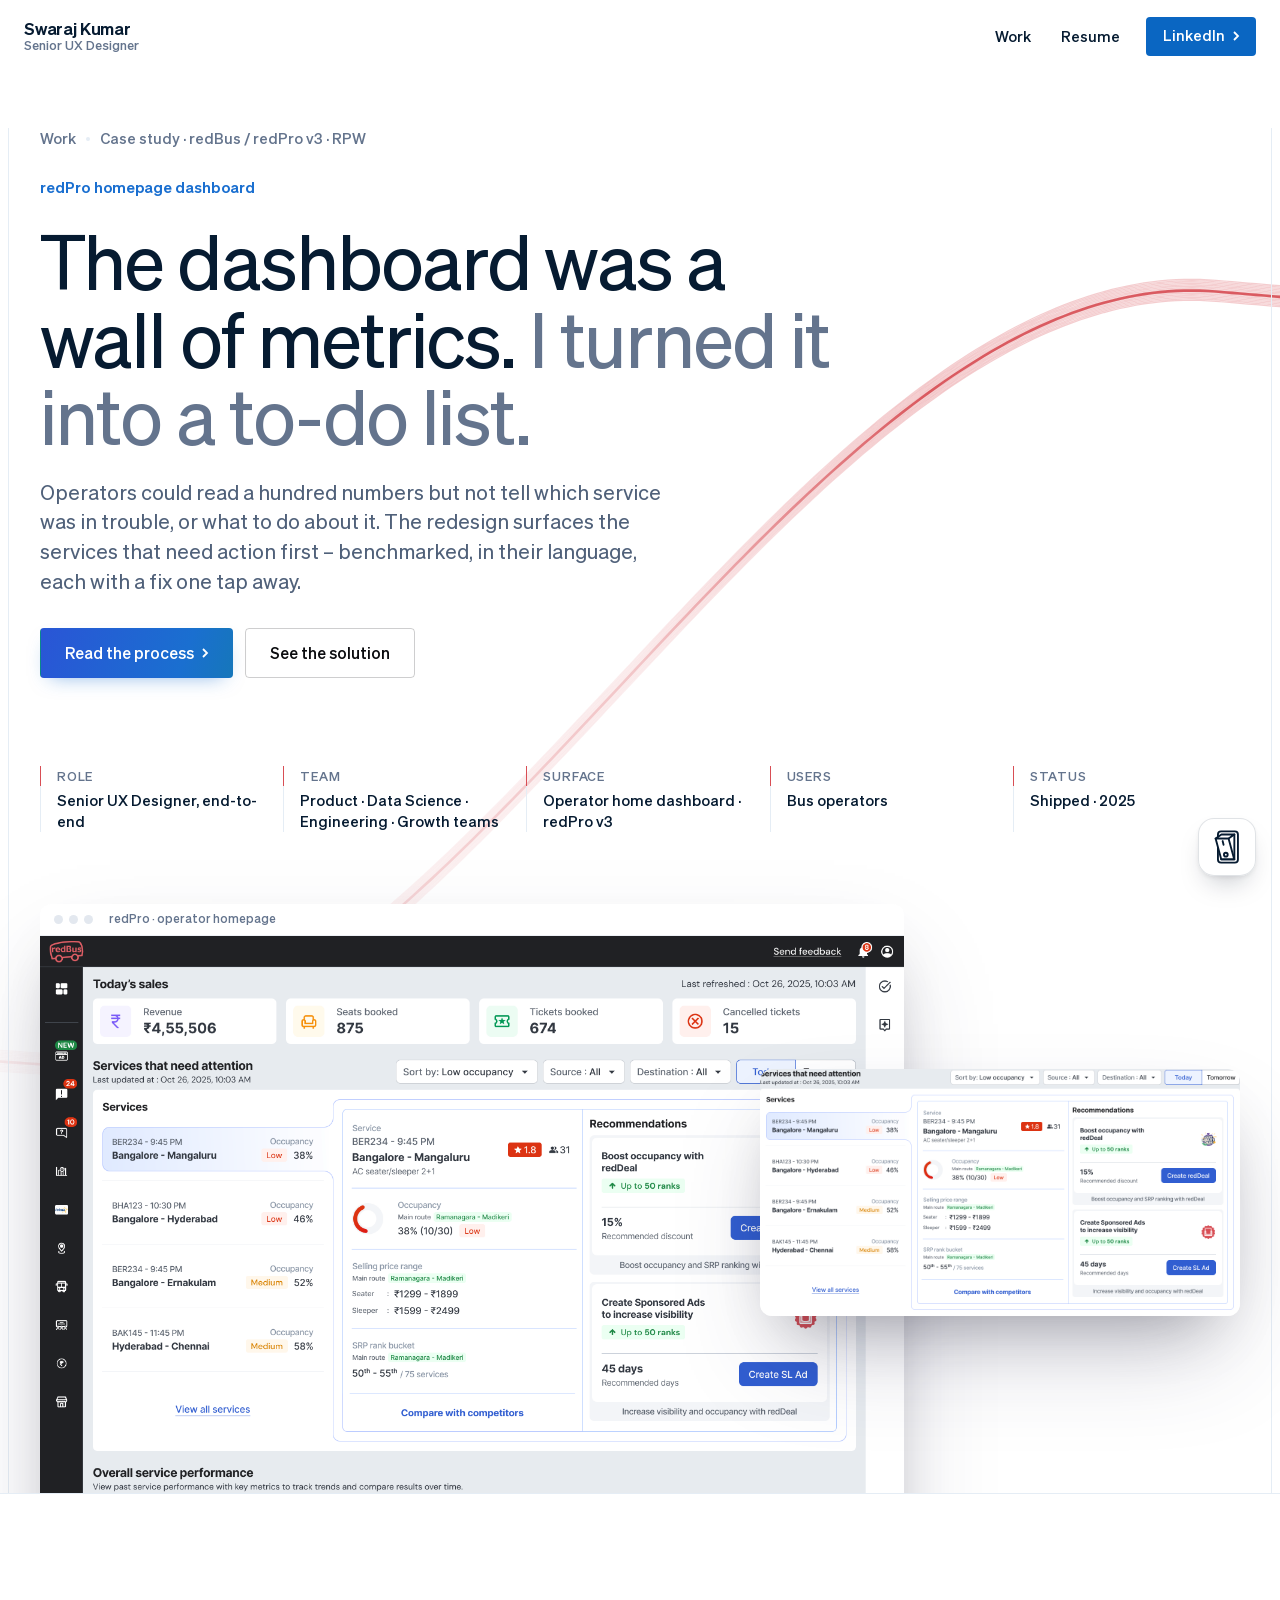
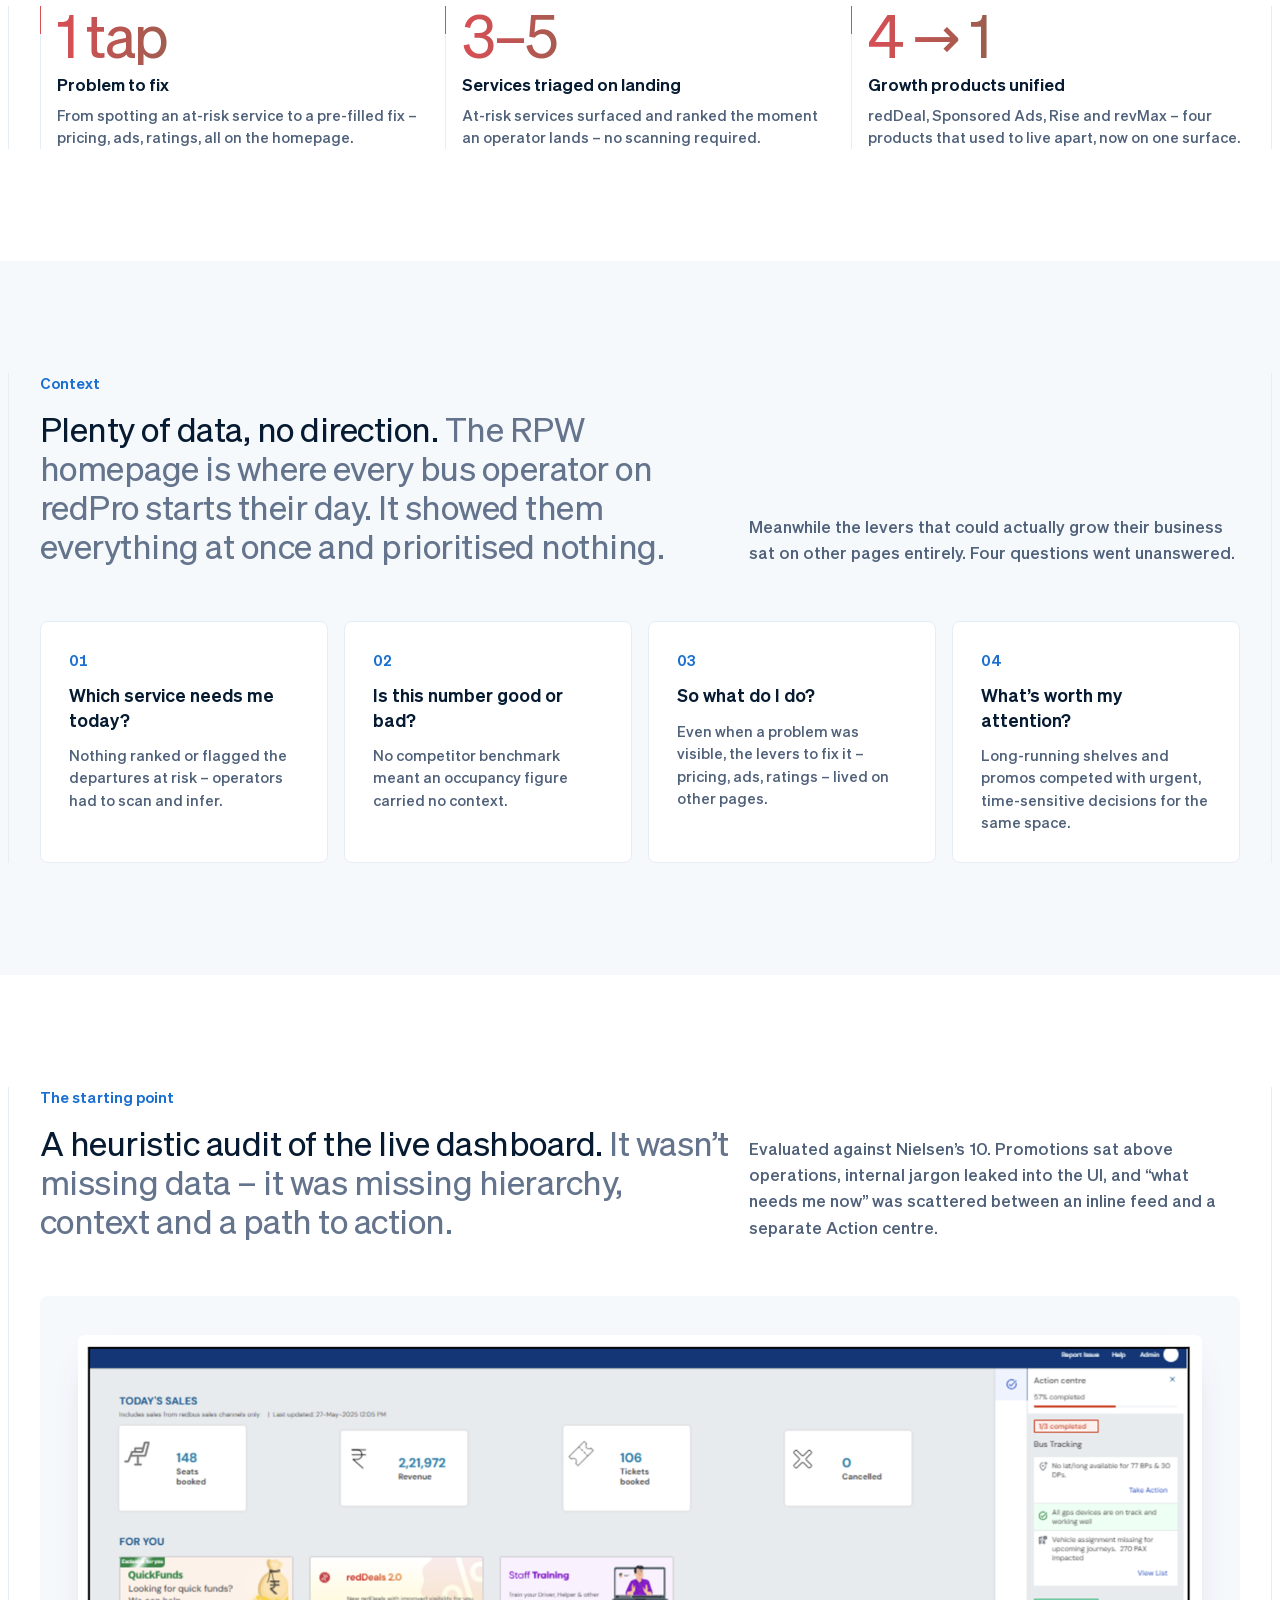
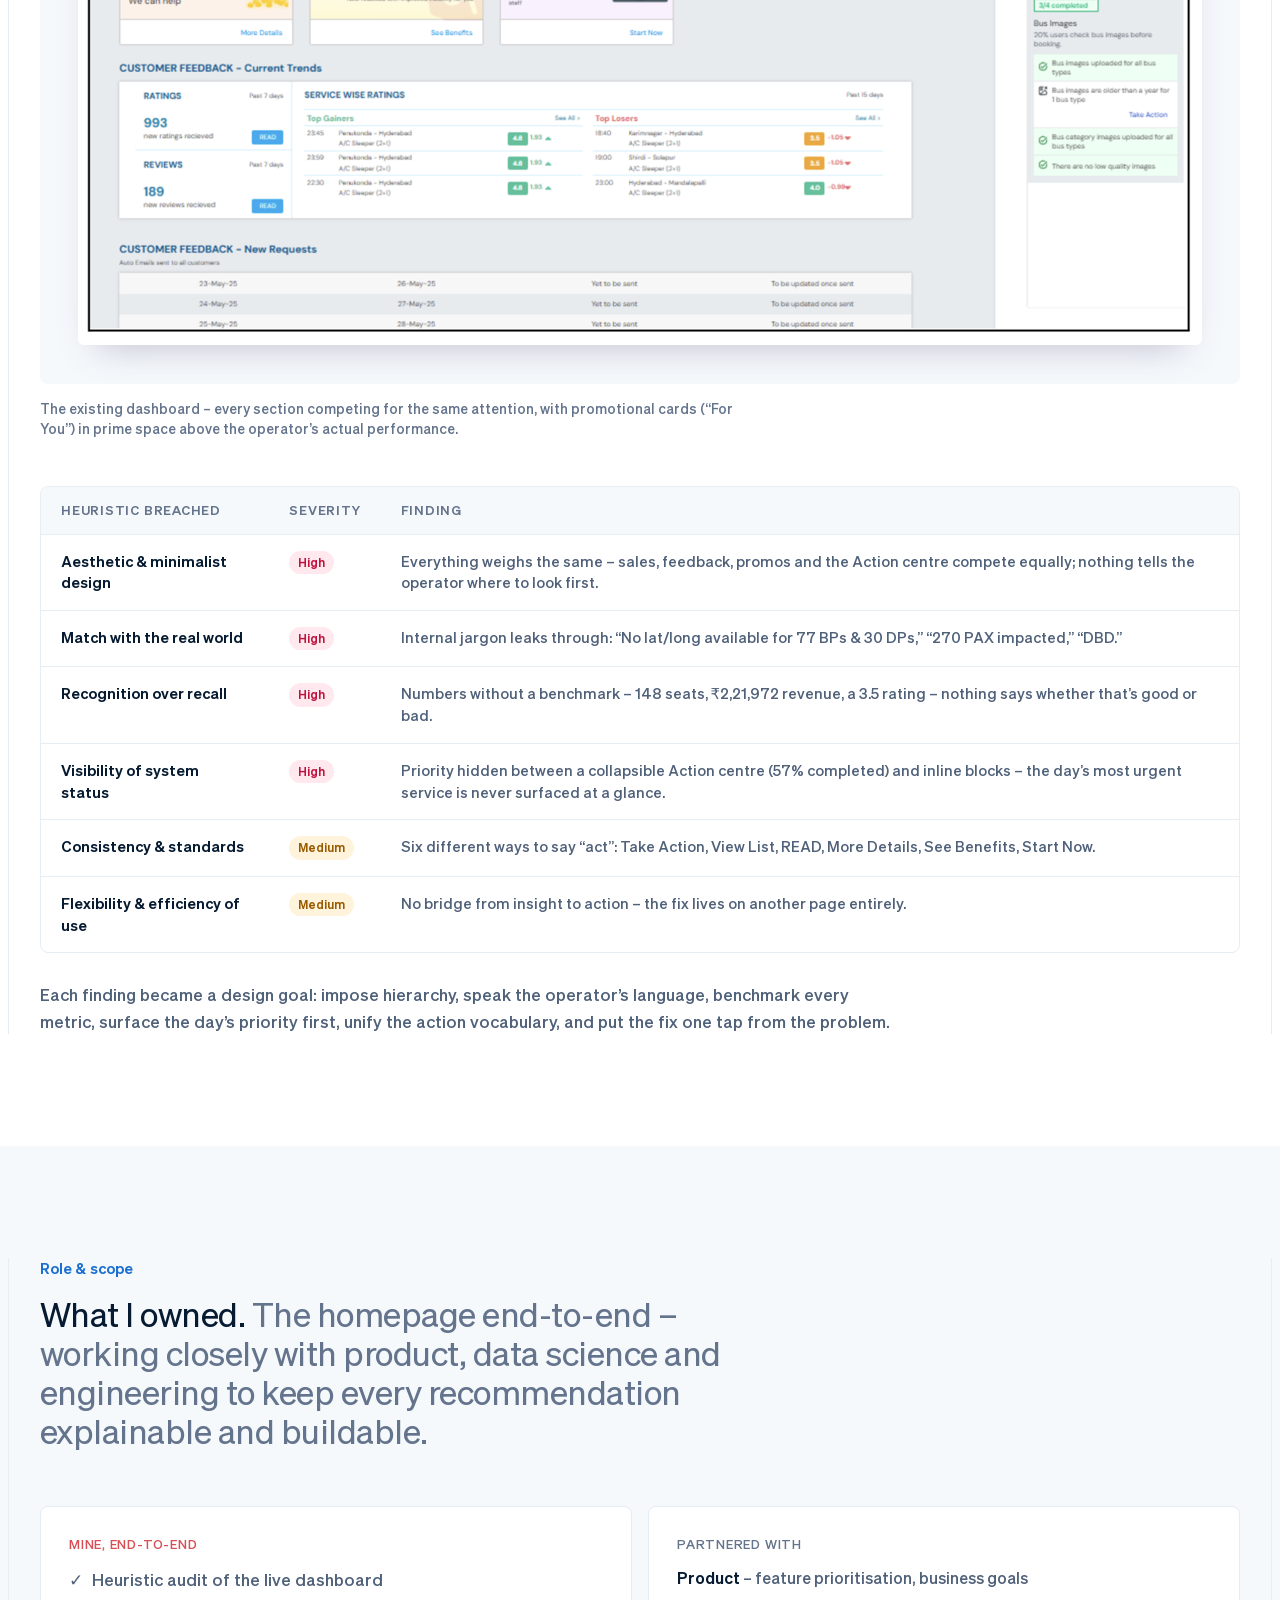
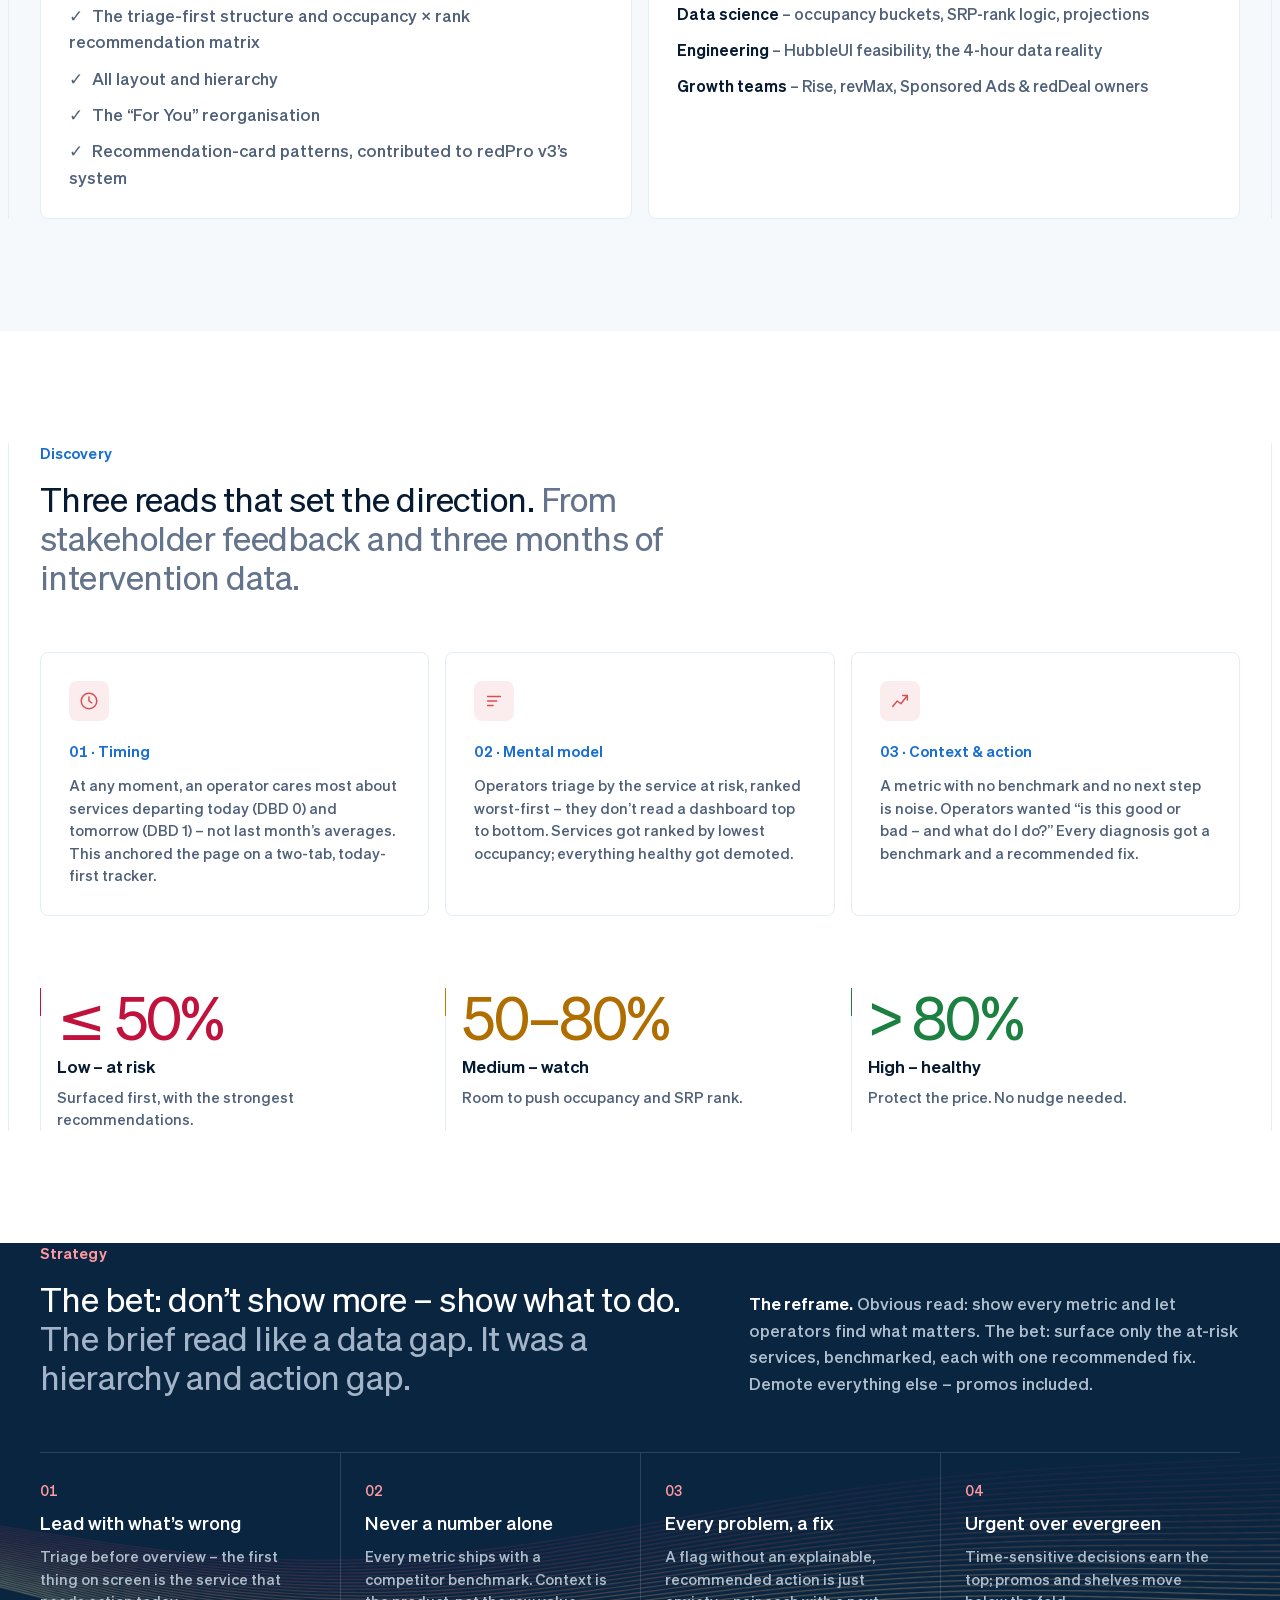
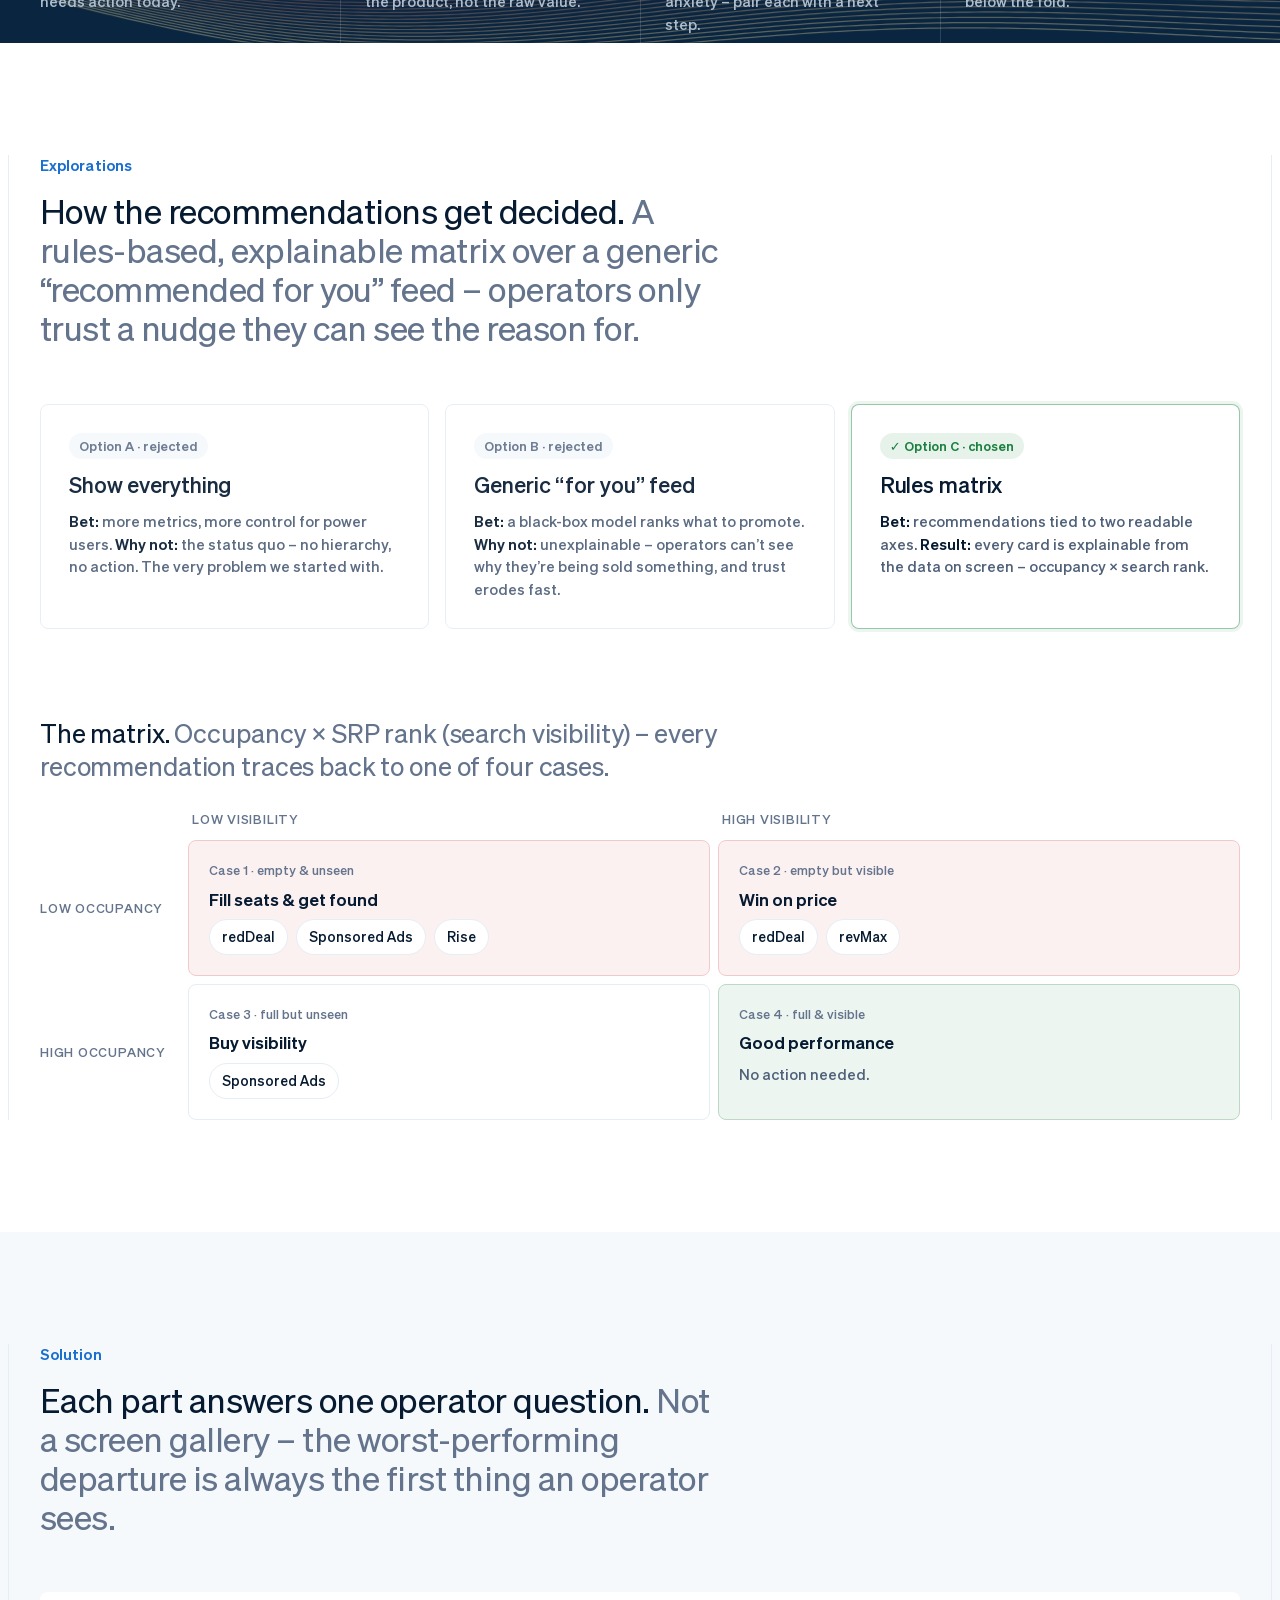
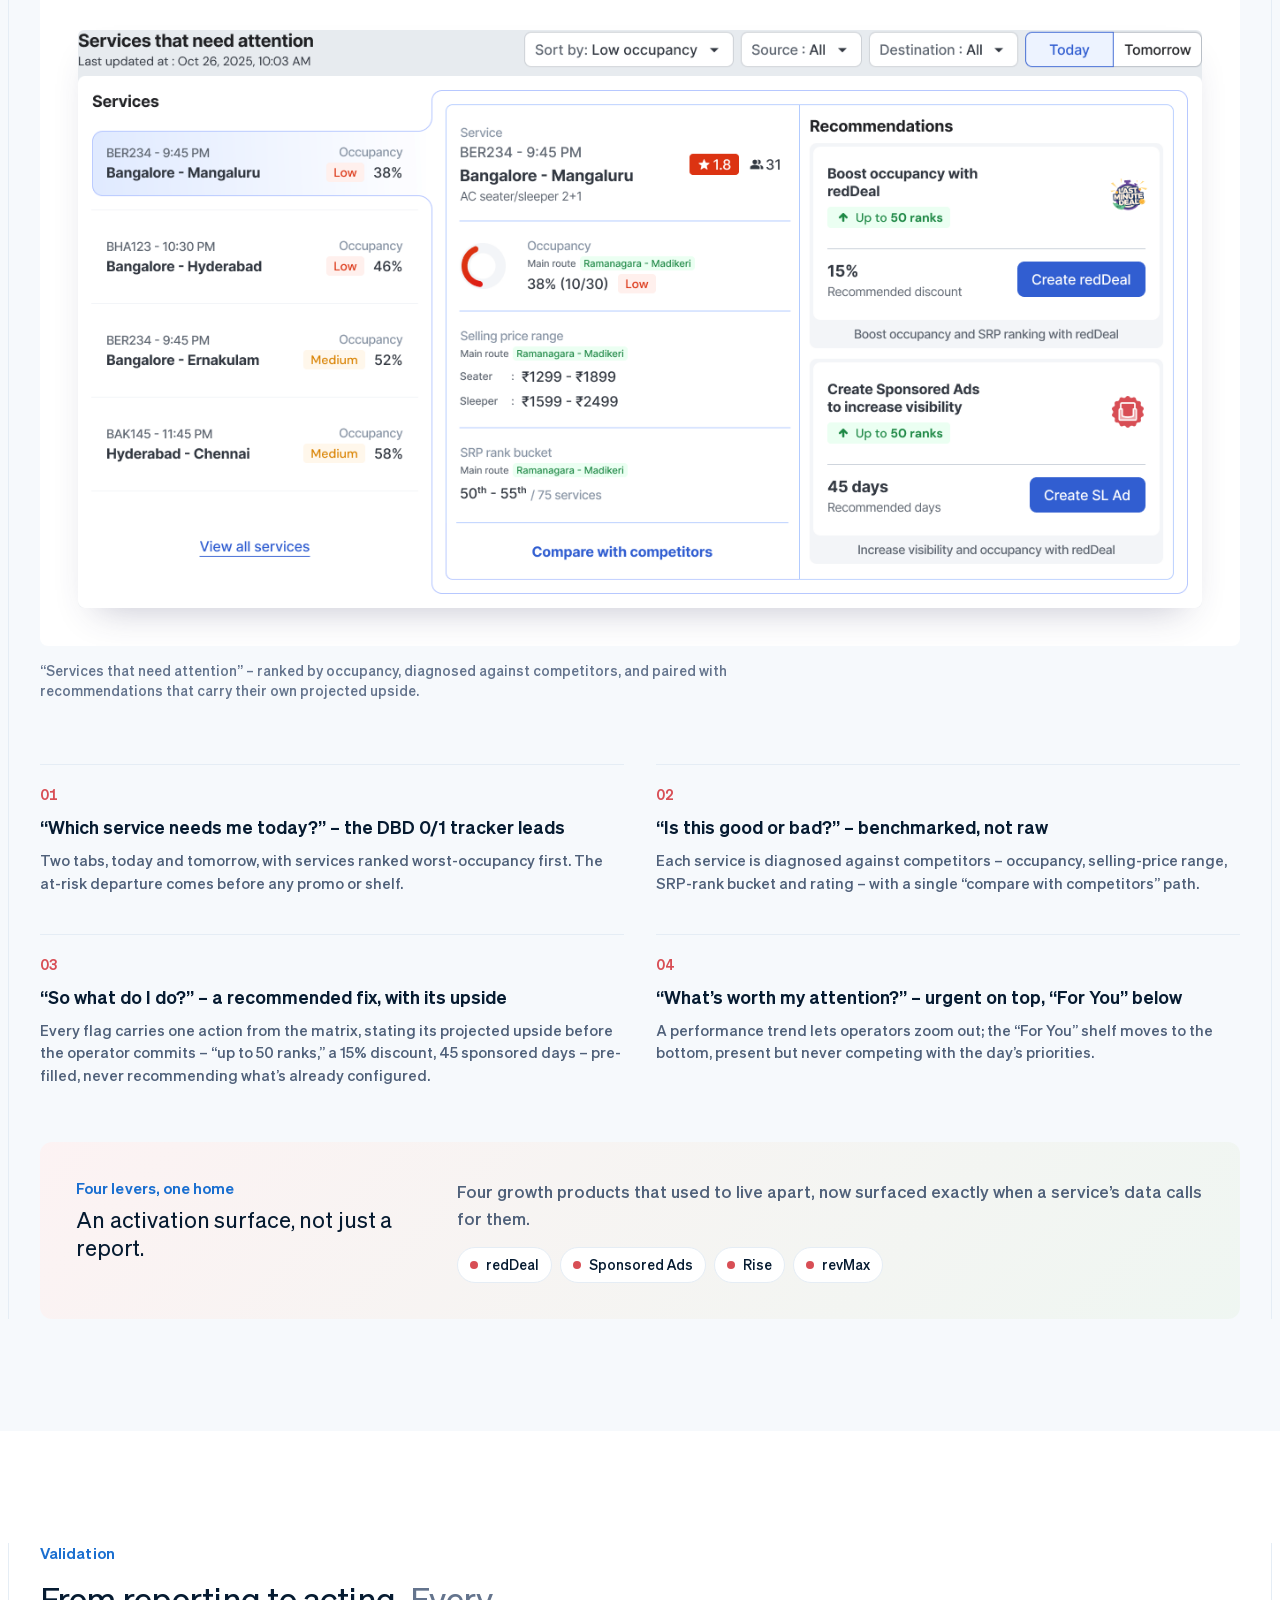
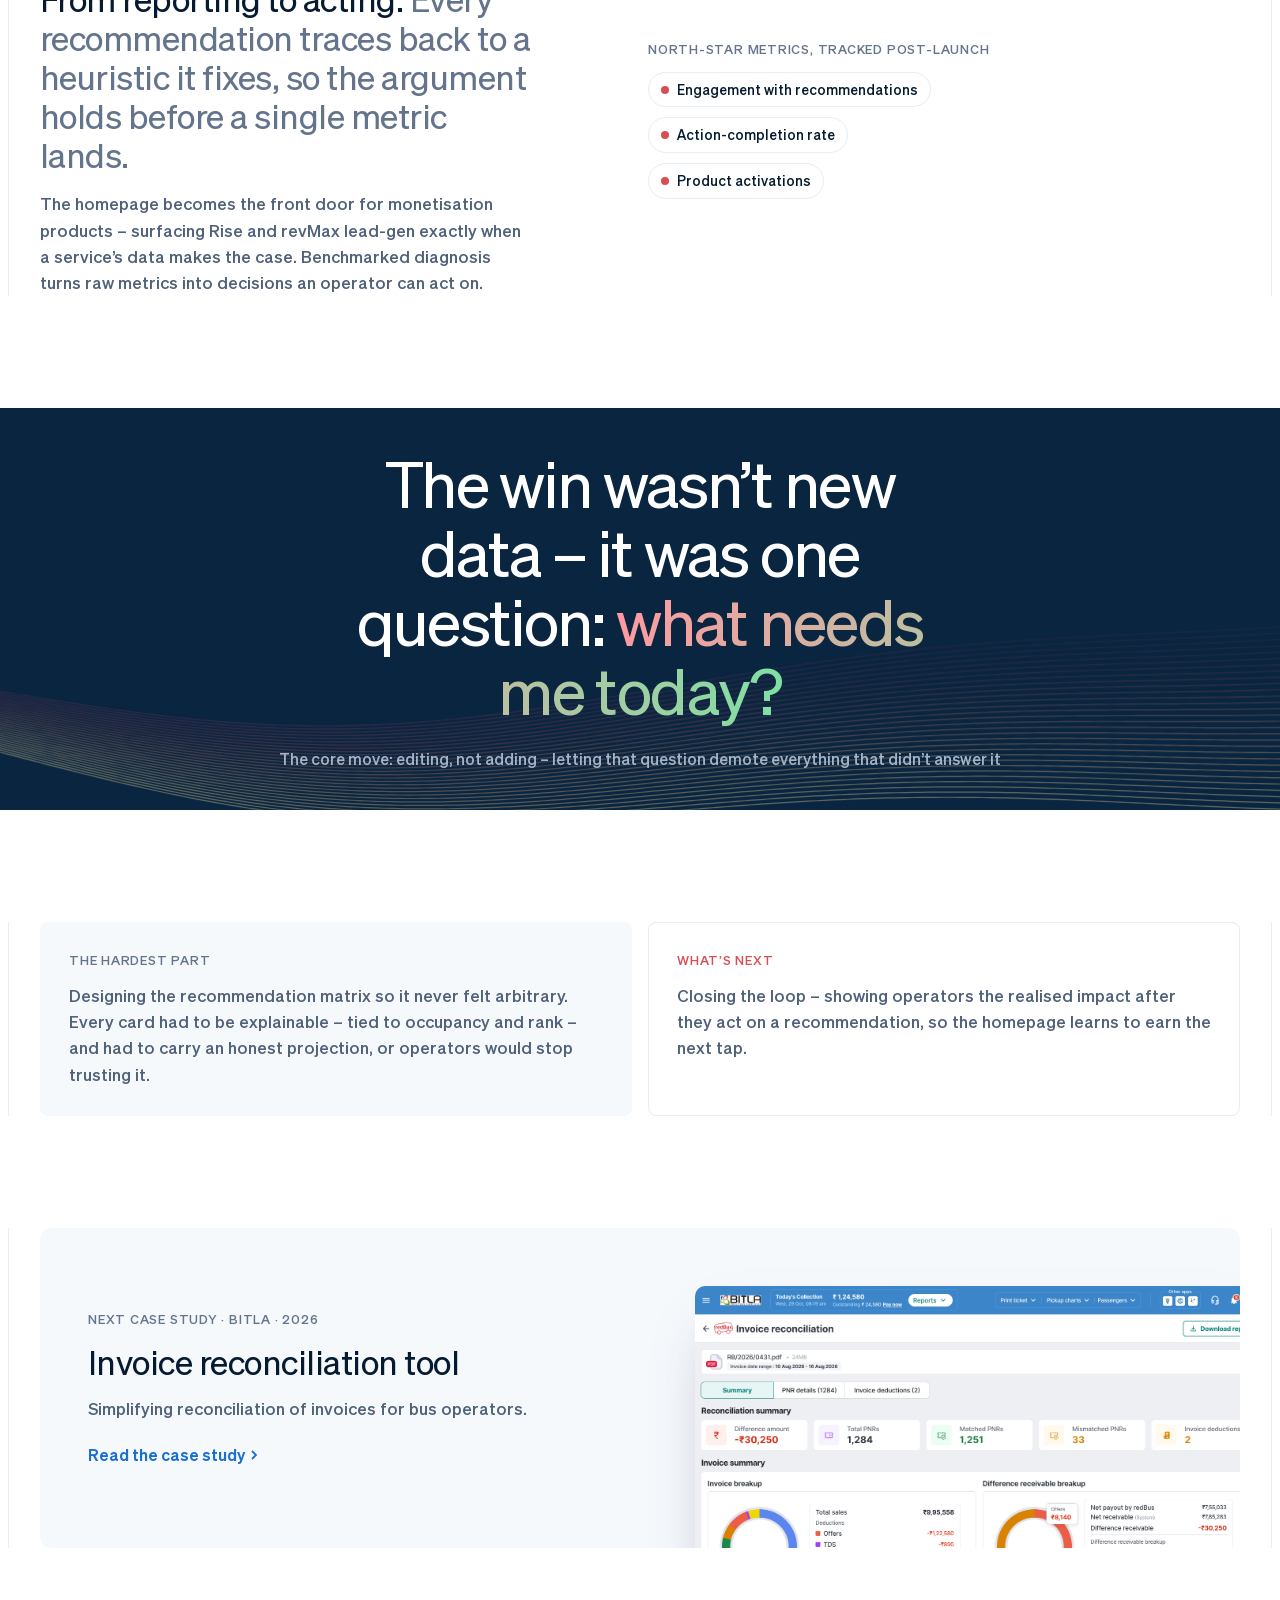
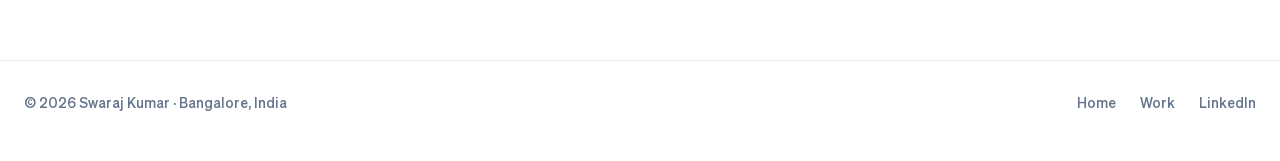
==== case-studies/redpro-homepage.html @ 66f88b2f "Replace site with the redesigned portfolio New home page, three case studies (invoice reconciliation" ====
<!DOCTYPE html>
<html lang="en">
<head>
<meta charset="utf-8">
<script>/* theme before first paint: saved choice, else the system setting */(()=>{let t;try{t=localStorage.getItem('theme')}catch(e){}if(t!=='dark'&&t!=='light')t=matchMedia('(prefers-color-scheme: dark)').matches?'dark':'light';document.documentElement.dataset.theme=t})()</script>
<meta name="viewport" content="width=device-width, initial-scale=1">
<link rel="icon" href="../assets/favicon.svg" type="image/svg+xml">
<link rel="icon" href="../assets/favicon-32.png" sizes="32x32" type="image/png">
<link rel="icon" href="../assets/favicon-16.png" sizes="16x16" type="image/png">
<link rel="apple-touch-icon" href="../assets/apple-touch-icon.png">
<meta name="theme-color" content="#ffffff" media="(prefers-color-scheme: light)">
<meta name="theme-color" content="#0b0c0f" media="(prefers-color-scheme: dark)">
<title>redPro homepage dashboard — Swaraj Kumar</title>
<meta name="description" content="Case study: turning redPro's wall-of-metrics operator dashboard into a triage-first homepage that tells bus operators what to do next.">
<link rel="preload" href="../assets/sohne-var.woff2" as="font" type="font/woff2" crossorigin>
<link rel="stylesheet" href="case.css">
<!-- project colours: redBus red, and a healthy-occupancy green -->
<style>:root{--p1:#d84e55;--p2:#1b8040;--p1-light:#ff9aa0;--p2-light:#7fe0a3;--paper:#fbf1f1}</style>
</head>
<body>
<script>document.documentElement.classList.add('js')</script>

<header class="nav" id="nav">
  <div class="wrap" style="padding:0">
    <div class="nav__row">
      <a class="nav__brand" href="../#work"><b>Swaraj Kumar</b><span>Senior UX Designer</span></a>
      <nav class="nav__links" aria-label="Primary">
        <a href="../#work">Work</a>
        <!-- About hidden until the page is ready: <a href="../index.html#about" target="_blank" rel="noopener">About</a> -->
        <a href="../assets/Swaraj-Kumar-Resume.pdf" target="_blank" rel="noopener">Resume</a>
        <a class="btn btn--primary btn--linkedin" href="https://www.linkedin.com/in/swaraj-k/" target="_blank" rel="noopener">LinkedIn<svg class="arrow" viewBox="0 0 6 10" aria-hidden="true"><g><rect class="shaft" x="-8" y="4.1" width="11" height="1.8" fill="currentColor"/><path d="M1 1l4 4-4 4" fill="none" stroke="currentColor" stroke-width="1.8"/></g></svg></a>
      </nav>
    </div>
  </div>
</header>

<main>
<!-- =============================== HERO =============================== -->
<section class="hero ruled" aria-labelledby="title">
  <canvas class="hero__bg" data-scene="trend" aria-hidden="true"></canvas>
  <div class="wrap"><div class="inner">
    <div class="hero__crumb"><a href="../#work">Work</a><i></i><span class="sub">Case study &middot; redBus / redPro v3 &middot; RPW</span></div>
    <div class="grid">
      <div class="hero__copy">
        <p class="eyebrow">redPro homepage dashboard</p>
        <h1 class="h-xxl" id="title">The dashboard was a wall of metrics. <span class="sub">I turned it into a to-do list.</span></h1>
        <p class="lede">Operators could read a hundred numbers but not tell which service was in trouble, or what to do about it. The redesign surfaces the services that need action first &ndash; benchmarked, in their language, each with a fix one tap away.</p>
        <div class="hero__actions">
          <a class="btn btn--primary" href="#audit">Read the process<svg class="arrow" viewBox="0 0 6 10" aria-hidden="true"><g><rect class="shaft" x="-8" y="4.1" width="11" height="1.8" fill="currentColor"/><path d="M1 1l4 4-4 4" fill="none" stroke="currentColor" stroke-width="1.8"/></g></svg></a>
          <a class="btn btn--secondary" href="#solution">See the solution</a>
        </div>
      </div>
      <dl class="hero__facts">
        <div class="fact"><dt>Role</dt><dd>Senior UX Designer, end-to-end</dd></div>
        <div class="fact"><dt>Team</dt><dd>Product &middot; Data Science &middot; Engineering &middot; Growth teams</dd></div>
        <div class="fact"><dt>Surface</dt><dd>Operator home dashboard &middot; redPro v3</dd></div>
        <div class="fact"><dt>Users</dt><dd>Bus operators</dd></div>
        <div class="fact"><dt>Status</dt><dd>Shipped &middot; 2025</dd></div>
      </dl>
    </div>
    <div class="hero__stage">
      <div class="frame hero__main reveal">
        <div class="frame__bar"><i></i><i></i><i></i><span>redPro &middot; operator homepage</span></div>
        <img src="../work/redpro-homepage.png" alt="Redesigned RPW operator homepage — a priority tracker up top, recommendations, a performance trend, and a For You shelf below" width="1440" height="2029">
      </div>
      <div class="frame hero__side reveal" style="--d:150ms;width:40%;top:28%">
        <img src="../work/redpro/tracker.png" alt="Services that need attention — ranked service list with a benchmarked diagnosis and recommendations" width="1272" height="654">
      </div>
    </div>
  </div></div>
</section>

<!-- =============================== STATS ============================== -->
<section class="sec ruled" style="border-top:1px solid var(--rule)">
  <div class="wrap"><div class="inner">
    <div class="stats">
      <div class="stat reveal"><span class="stat__n stat__n--grad">1 tap</span><span class="stat__t">Problem to fix</span><span class="stat__d">From spotting an at-risk service to a pre-filled fix &ndash; pricing, ads, ratings, all on the homepage.</span></div>
      <div class="stat reveal" style="--d:100ms"><span class="stat__n stat__n--grad">3&ndash;5</span><span class="stat__t">Services triaged on landing</span><span class="stat__d">At-risk services surfaced and ranked the moment an operator lands &ndash; no scanning required.</span></div>
      <div class="stat reveal" style="--d:200ms"><span class="stat__n stat__n--grad">4 &rarr; 1</span><span class="stat__t">Growth products unified</span><span class="stat__d">redDeal, Sponsored Ads, Rise and revMax &ndash; four products that used to live apart, now on one surface.</span></div>
    </div>
  </div></div>
</section>

<!-- ============================== CONTEXT ============================= -->
<section class="sec ruled" style="background:var(--wash)">
  <div class="wrap"><div class="inner">
    <div class="head">
      <div class="head__l reveal">
        <p class="eyebrow">Context</p>
        <h2 class="h-lg">Plenty of data, no direction. <span class="sub">The RPW homepage is where every bus operator on redPro starts their day. It showed them everything at once and prioritised nothing.</span></h2>
      </div>
      <div class="head__r reveal" style="--d:120ms"><p class="text">Meanwhile the levers that could actually grow their business sat on other pages entirely. Four questions went unanswered.</p></div>
    </div>
    <div class="cards-4">
      <article class="card reveal"><p class="card__num">01</p><h3 class="h-sm">Which service needs me today?</h3><p class="text-sm">Nothing ranked or flagged the departures at risk &ndash; operators had to scan and infer.</p></article>
      <article class="card reveal" style="--d:80ms"><p class="card__num">02</p><h3 class="h-sm">Is this number good or bad?</h3><p class="text-sm">No competitor benchmark meant an occupancy figure carried no context.</p></article>
      <article class="card reveal" style="--d:160ms"><p class="card__num">03</p><h3 class="h-sm">So what do I do?</h3><p class="text-sm">Even when a problem was visible, the levers to fix it &ndash; pricing, ads, ratings &ndash; lived on other pages.</p></article>
      <article class="card reveal" style="--d:240ms"><p class="card__num">04</p><h3 class="h-sm">What&rsquo;s worth my attention?</h3><p class="text-sm">Long-running shelves and promos competed with urgent, time-sensitive decisions for the same space.</p></article>
    </div>
  </div></div>
</section>

<!-- =============================== AUDIT ============================== -->
<section class="sec ruled" id="audit">
  <div class="wrap"><div class="inner">
    <div class="head">
      <div class="head__l reveal">
        <p class="eyebrow">The starting point</p>
        <h2 class="h-lg">A heuristic audit of the live dashboard. <span class="sub">It wasn&rsquo;t missing data &ndash; it was missing hierarchy, context and a path to action.</span></h2>
      </div>
      <div class="head__r reveal" style="--d:120ms"><p class="text">Evaluated against Nielsen&rsquo;s 10. Promotions sat above operations, internal jargon leaked into the UI, and &ldquo;what needs me now&rdquo; was scattered between an inline feed and a separate Action centre.</p></div>
    </div>
    <figure class="fig reveal" style="margin-bottom:48px">
      <div class="fig__panel"><img src="../work/redpro/existing-dashboard.png" alt="The existing RPW operator dashboard before the revamp" loading="lazy"></div>
      <figcaption>The existing dashboard &ndash; every section competing for the same attention, with promotional cards (&ldquo;For You&rdquo;) in prime space above the operator&rsquo;s actual performance.</figcaption>
    </figure>
    <div class="table-wrap reveal">
      <table class="table">
        <thead><tr><th>Heuristic breached</th><th>Severity</th><th>Finding</th></tr></thead>
        <tbody>
          <tr><td>Aesthetic &amp; minimalist design</td><td><span class="sev sev--high">High</span></td><td>Everything weighs the same &ndash; sales, feedback, promos and the Action centre compete equally; nothing tells the operator where to look first.</td></tr>
          <tr><td>Match with the real world</td><td><span class="sev sev--high">High</span></td><td>Internal jargon leaks through: &ldquo;No lat/long available for 77 BPs &amp; 30 DPs,&rdquo; &ldquo;270 PAX impacted,&rdquo; &ldquo;DBD.&rdquo;</td></tr>
          <tr><td>Recognition over recall</td><td><span class="sev sev--high">High</span></td><td>Numbers without a benchmark &ndash; 148 seats, &#8377;2,21,972 revenue, a 3.5 rating &ndash; nothing says whether that&rsquo;s good or bad.</td></tr>
          <tr><td>Visibility of system status</td><td><span class="sev sev--high">High</span></td><td>Priority hidden between a collapsible Action centre (57% completed) and inline blocks &ndash; the day&rsquo;s most urgent service is never surfaced at a glance.</td></tr>
          <tr><td>Consistency &amp; standards</td><td><span class="sev sev--med">Medium</span></td><td>Six different ways to say &ldquo;act&rdquo;: Take Action, View List, READ, More Details, See Benefits, Start Now.</td></tr>
          <tr><td>Flexibility &amp; efficiency of use</td><td><span class="sev sev--med">Medium</span></td><td>No bridge from insight to action &ndash; the fix lives on another page entirely.</td></tr>
        </tbody>
      </table>
    </div>
    <p class="text reveal" style="margin-top:28px;max-width:72ch">Each finding became a design goal: impose hierarchy, speak the operator&rsquo;s language, benchmark every metric, surface the day&rsquo;s priority first, unify the action vocabulary, and put the fix one tap from the problem.</p>
  </div></div>
</section>

<!-- ============================ ROLE & SCOPE ========================== -->
<section class="sec ruled" style="background:var(--wash)">
  <div class="wrap"><div class="inner">
    <div class="head">
      <div class="head__l reveal">
        <p class="eyebrow">Role &amp; scope</p>
        <h2 class="h-lg">What I owned. <span class="sub">The homepage end-to-end &ndash; working closely with product, data science and engineering to keep every recommendation explainable and buildable.</span></h2>
      </div>
    </div>
    <div class="cards-2">
      <article class="card reveal">
        <p class="card__label" style="color:var(--p1)">Mine, end-to-end</p>
        <ul class="text" style="display:flex;flex-direction:column;gap:10px">
          <li>&#10003;&ensp;Heuristic audit of the live dashboard</li>
          <li>&#10003;&ensp;The triage-first structure and occupancy &times; rank recommendation matrix</li>
          <li>&#10003;&ensp;All layout and hierarchy</li>
          <li>&#10003;&ensp;The &ldquo;For You&rdquo; reorganisation</li>
          <li>&#10003;&ensp;Recommendation-card patterns, contributed to redPro v3&rsquo;s system</li>
        </ul>
      </article>
      <article class="card card--wash reveal" style="--d:100ms;background:#fff;border-color:var(--rule)">
        <p class="card__label">Partnered with</p>
        <dl class="text-sm" style="display:flex;flex-direction:column;gap:12px;font-size:16px">
          <div><strong>Product</strong> &ndash; feature prioritisation, business goals</div>
          <div><strong>Data science</strong> &ndash; occupancy buckets, SRP-rank logic, projections</div>
          <div><strong>Engineering</strong> &ndash; HubbleUI feasibility, the 4-hour data reality</div>
          <div><strong>Growth teams</strong> &ndash; Rise, revMax, Sponsored Ads &amp; redDeal owners</div>
        </dl>
      </article>
    </div>
  </div></div>
</section>

<!-- ============================= DISCOVERY ============================ -->
<section class="sec ruled">
  <div class="wrap"><div class="inner">
    <div class="head">
      <div class="head__l reveal">
        <p class="eyebrow">Discovery</p>
        <h2 class="h-lg">Three reads that set the direction. <span class="sub">From stakeholder feedback and three months of intervention data.</span></h2>
      </div>
    </div>
    <div class="cards-3" style="margin-bottom:72px">
      <article class="card reveal">
        <div class="icon"><svg viewBox="0 0 24 24" style="stroke:var(--p1)"><circle cx="12" cy="12" r="8.5"/><path d="M12 7.5V12l3 2"/></svg></div>
        <p class="card__num">01 &middot; Timing</p>
        <p class="text-sm">At any moment, an operator cares most about services departing today (DBD 0) and tomorrow (DBD 1) &ndash; not last month&rsquo;s averages. This anchored the page on a two-tab, today-first tracker.</p>
      </article>
      <article class="card reveal" style="--d:100ms">
        <div class="icon"><svg viewBox="0 0 24 24" style="stroke:var(--p1)"><path d="M5 7h14M5 12h10M5 17h6"/></svg></div>
        <p class="card__num">02 &middot; Mental model</p>
        <p class="text-sm">Operators triage by the service at risk, ranked worst-first &ndash; they don&rsquo;t read a dashboard top to bottom. Services got ranked by lowest occupancy; everything healthy got demoted.</p>
      </article>
      <article class="card reveal" style="--d:200ms">
        <div class="icon"><svg viewBox="0 0 24 24" style="stroke:var(--p1)"><path d="M4 18l5-6 4 3 7-9"/><path d="M15 6h5v5"/></svg></div>
        <p class="card__num">03 &middot; Context &amp; action</p>
        <p class="text-sm">A metric with no benchmark and no next step is noise. Operators wanted &ldquo;is this good or bad &ndash; and what do I do?&rdquo; Every diagnosis got a benchmark and a recommended fix.</p>
      </article>
    </div>
    <div class="stats reveal">
      <div class="stat" style="--p1:#c0123c"><span class="stat__n" style="color:#c0123c">&le; 50%</span><span class="stat__t">Low &ndash; at risk</span><span class="stat__d">Surfaced first, with the strongest recommendations.</span></div>
      <div class="stat" style="--p1:#c27a00"><span class="stat__n" style="color:#b06d00">50&ndash;80%</span><span class="stat__t">Medium &ndash; watch</span><span class="stat__d">Room to push occupancy and SRP rank.</span></div>
      <div class="stat" style="--p1:#1b8040"><span class="stat__n" style="color:#1b8040">&gt; 80%</span><span class="stat__t">High &ndash; healthy</span><span class="stat__d">Protect the price. No nudge needed.</span></div>
    </div>
  </div></div>
</section>

<!-- =========================== STRATEGY (dark) ======================== -->
<section class="dark">
  <canvas class="dark__bg" data-scene="aurora" data-hue="345" aria-hidden="true"></canvas>
  <div class="wrap"><div class="inner sec" style="position:relative;z-index:1">
    <div class="head">
      <div class="head__l reveal">
        <p class="eyebrow" style="color:var(--p1-light)">Strategy</p>
        <h2 class="h-lg">The bet: don&rsquo;t show more &ndash; show what to do. <span class="sub">The brief read like a data gap. It was a hierarchy and action gap.</span></h2>
      </div>
      <div class="head__r reveal" style="--d:120ms">
        <p class="text"><strong style="color:#fff">The reframe.</strong> Obvious read: show every metric and let operators find what matters. The bet: surface only the at-risk services, benchmarked, each with one recommended fix. Demote everything else &ndash; promos included.</p>
      </div>
    </div>
    <div class="rules">
      <div class="rule reveal"><span class="rule__n" style="color:var(--p1-light)">01</span><h3>Lead with what&rsquo;s wrong</h3><p>Triage before overview &ndash; the first thing on screen is the service that needs action today.</p></div>
      <div class="rule reveal" style="--d:80ms"><span class="rule__n" style="color:var(--p1-light)">02</span><h3>Never a number alone</h3><p>Every metric ships with a competitor benchmark. Context is the product, not the raw value.</p></div>
      <div class="rule reveal" style="--d:160ms"><span class="rule__n" style="color:var(--p1-light)">03</span><h3>Every problem, a fix</h3><p>A flag without an explainable, recommended action is just anxiety &ndash; pair each with a next step.</p></div>
      <div class="rule reveal" style="--d:240ms"><span class="rule__n" style="color:var(--p1-light)">04</span><h3>Urgent over evergreen</h3><p>Time-sensitive decisions earn the top; promos and shelves move below the fold.</p></div>
    </div>
  </div></div>
</section>

<!-- ============================ EXPLORATIONS ========================== -->
<section class="sec ruled">
  <div class="wrap"><div class="inner">
    <div class="head">
      <div class="head__l reveal">
        <p class="eyebrow">Explorations</p>
        <h2 class="h-lg">How the recommendations get decided. <span class="sub">A rules-based, explainable matrix over a generic &ldquo;recommended for you&rdquo; feed &ndash; operators only trust a nudge they can see the reason for.</span></h2>
      </div>
    </div>
    <div class="versus" style="grid-template-columns:repeat(3,minmax(0,1fr))">
      <article class="card reveal" style="opacity:.92"><span class="badge badge--muted">Option A &middot; rejected</span><h3 class="h-md">Show everything</h3><p class="text-sm"><strong>Bet:</strong> more metrics, more control for power users. <strong>Why not:</strong> the status quo &ndash; no hierarchy, no action. The very problem we started with.</p></article>
      <article class="card reveal" style="--d:100ms;opacity:.92"><span class="badge badge--muted">Option B &middot; rejected</span><h3 class="h-md">Generic &ldquo;for you&rdquo; feed</h3><p class="text-sm"><strong>Bet:</strong> a black-box model ranks what to promote. <strong>Why not:</strong> unexplainable &ndash; operators can&rsquo;t see why they&rsquo;re being sold something, and trust erodes fast.</p></article>
      <article class="card version--win reveal" style="--d:200ms"><span class="badge">&#10003; Option C &middot; chosen</span><h3 class="h-md">Rules matrix</h3><p class="text-sm"><strong>Bet:</strong> recommendations tied to two readable axes. <strong>Result:</strong> every card is explainable from the data on screen &ndash; occupancy &times; search rank.</p></article>
    </div>
    <div class="head" style="margin:88px 0 28px">
      <div class="head__l reveal"><h3 class="h-md" style="font-weight:300;font-size:26px">The matrix. <span class="sub">Occupancy &times; SRP rank (search visibility) &ndash; every recommendation traces back to one of four cases.</span></h3></div>
    </div>
    <div class="matrix reveal">
      <span></span><span class="matrix__h">Low visibility</span><span class="matrix__h">High visibility</span>
      <span class="matrix__row">Low occupancy</span>
      <div class="matrix__cell matrix__cell--hot"><small>Case 1 &middot; empty &amp; unseen</small><b>Fill seats &amp; get found</b><div class="chips"><span class="chip">redDeal</span><span class="chip">Sponsored Ads</span><span class="chip">Rise</span></div></div>
      <div class="matrix__cell matrix__cell--hot"><small>Case 2 &middot; empty but visible</small><b>Win on price</b><div class="chips"><span class="chip">redDeal</span><span class="chip">revMax</span></div></div>
      <span class="matrix__row">High occupancy</span>
      <div class="matrix__cell"><small>Case 3 &middot; full but unseen</small><b>Buy visibility</b><div class="chips"><span class="chip">Sponsored Ads</span></div></div>
      <div class="matrix__cell matrix__cell--ok"><small>Case 4 &middot; full &amp; visible</small><b>Good performance</b><p class="text-sm">No action needed.</p></div>
    </div>
  </div></div>
</section>

<!-- ============================== SOLUTION ============================ -->
<section class="sec ruled" id="solution" style="background:var(--wash)">
  <div class="wrap"><div class="inner">
    <div class="head">
      <div class="head__l reveal">
        <p class="eyebrow">Solution</p>
        <h2 class="h-lg">Each part answers one operator question. <span class="sub">Not a screen gallery &ndash; the worst-performing departure is always the first thing an operator sees.</span></h2>
      </div>
    </div>
    <figure class="fig reveal" style="margin-bottom:64px">
      <div class="fig__panel" style="background:#fff"><img src="../work/redpro/tracker.png" alt="Services that need attention — ranked by occupancy, diagnosed against competitors, with recommendations" loading="lazy"></div>
      <figcaption>&ldquo;Services that need attention&rdquo; &ndash; ranked by occupancy, diagnosed against competitors, and paired with recommendations that carry their own projected upside.</figcaption>
    </figure>
    <div class="steps">
      <div class="step reveal"><span class="step__n">01</span><h3 class="h-sm">&ldquo;Which service needs me today?&rdquo; &ndash; the DBD 0/1 tracker leads</h3><p class="text-sm">Two tabs, today and tomorrow, with services ranked worst-occupancy first. The at-risk departure comes before any promo or shelf.</p></div>
      <div class="step reveal" style="--d:80ms"><span class="step__n">02</span><h3 class="h-sm">&ldquo;Is this good or bad?&rdquo; &ndash; benchmarked, not raw</h3><p class="text-sm">Each service is diagnosed against competitors &ndash; occupancy, selling-price range, SRP-rank bucket and rating &ndash; with a single &ldquo;compare with competitors&rdquo; path.</p></div>
      <div class="step reveal"><span class="step__n">03</span><h3 class="h-sm">&ldquo;So what do I do?&rdquo; &ndash; a recommended fix, with its upside</h3><p class="text-sm">Every flag carries one action from the matrix, stating its projected upside before the operator commits &ndash; &ldquo;up to 50 ranks,&rdquo; a 15% discount, 45 sponsored days &ndash; pre-filled, never recommending what&rsquo;s already configured.</p></div>
      <div class="step reveal" style="--d:80ms"><span class="step__n">04</span><h3 class="h-sm">&ldquo;What&rsquo;s worth my attention?&rdquo; &ndash; urgent on top, &ldquo;For You&rdquo; below</h3><p class="text-sm">A performance trend lets operators zoom out; the &ldquo;For You&rdquo; shelf moves to the bottom, present but never competing with the day&rsquo;s priorities.</p></div>
    </div>
    <div class="callout reveal" style="margin-top:56px">
      <div class="callout__l"><p class="eyebrow" style="margin-bottom:8px">Four levers, one home</p><p class="h-md" style="font-weight:300">An activation surface, not just a report.</p></div>
      <div class="callout__r">
        <p class="text">Four growth products that used to live apart, now surfaced exactly when a service&rsquo;s data calls for them.</p>
        <div class="chips" style="margin-top:16px"><span class="chip"><i></i>redDeal</span><span class="chip"><i></i>Sponsored Ads</span><span class="chip"><i></i>Rise</span><span class="chip"><i></i>revMax</span></div>
      </div>
    </div>
  </div></div>
</section>

<!-- ============================= VALIDATION =========================== -->
<section class="sec ruled">
  <div class="wrap"><div class="inner">
    <div class="split">
      <div class="split__copy reveal">
        <p class="eyebrow">Validation</p>
        <h2 class="h-lg">From reporting to acting. <span class="sub">Every recommendation traces back to a heuristic it fixes, so the argument holds before a single metric lands.</span></h2>
        <p class="text">The homepage becomes the front door for monetisation products &ndash; surfacing Rise and revMax lead-gen exactly when a service&rsquo;s data makes the case. Benchmarked diagnosis turns raw metrics into decisions an operator can act on.</p>
      </div>
      <div class="split__fig reveal" style="--d:120ms">
        <p class="card__label" style="margin-bottom:14px">North-star metrics, tracked post-launch</p>
        <div class="chips" style="flex-direction:column;align-items:flex-start;gap:10px">
          <span class="chip"><i></i>Engagement with recommendations</span>
          <span class="chip"><i></i>Action-completion rate</span>
          <span class="chip"><i></i>Product activations</span>
        </div>
      </div>
    </div>
  </div></div>
</section>

<!-- ============================ PULL QUOTE ============================ -->
<section class="dark">
  <canvas class="dark__bg" data-scene="aurora" data-hue="345" aria-hidden="true"></canvas>
  <div class="wrap"><div class="inner sec">
    <figure class="pull reveal">
      <blockquote>The win wasn&rsquo;t new data &ndash; it was one question: <em>what needs me today?</em></blockquote>
      <figcaption>The core move: editing, not adding &ndash; letting that question demote everything that didn&rsquo;t answer it</figcaption>
    </figure>
  </div></div>
</section>

<!-- ============================ REFLECTION ============================ -->
<section class="sec ruled">
  <div class="wrap"><div class="inner">
    <div class="cards-2">
      <article class="card card--wash reveal"><p class="card__label">The hardest part</p><p class="text">Designing the recommendation matrix so it never felt arbitrary. Every card had to be explainable &ndash; tied to occupancy and rank &ndash; and had to carry an honest projection, or operators would stop trusting it.</p></article>
      <article class="card reveal" style="--d:100ms"><p class="card__label" style="color:var(--p1)">What&rsquo;s next</p><p class="text">Closing the loop &ndash; showing operators the realised impact after they act on a recommendation, so the homepage learns to earn the next tap.</p></article>
    </div>
  </div></div>
</section>

<!-- ================================ NEXT ============================== -->
<section class="sec ruled" style="padding-top:0">
  <div class="wrap"><div class="inner">
    <a class="next reveal" href="invoice-reconciliation.html">
      <div class="next__copy">
        <p class="card__label">Next case study &middot; BITLA &middot; 2026</p>
        <h2 class="h-lg">Invoice reconciliation tool</h2>
        <p class="text">Simplifying reconciliation of invoices for bus operators.</p>
        <span class="link" style="margin-top:8px">Read the case study<svg class="arrow" viewBox="0 0 6 10" aria-hidden="true"><g><rect class="shaft" x="-8" y="4.1" width="11" height="1.8" fill="currentColor"/><path d="M1 1l4 4-4 4" fill="none" stroke="currentColor" stroke-width="1.8"/></g></svg></span>
      </div>
      <div class="next__art"><img src="../work/reconciliation-report.png" alt="" loading="lazy"></div>
    </a>
  </div></div>
</section>
</main>

<footer class="foot">
  <div class="wrap" style="padding:0"><div class="row">
    <span>&copy; 2026 Swaraj Kumar &middot; Bangalore, India</span>
    <nav aria-label="Footer"><a href="../">Home</a><a href="../#work">Work</a><a href="https://www.linkedin.com/in/swaraj-k/" target="_blank" rel="noopener">LinkedIn</a></nav>
  </div></div>
</footer>
<script src="case.js"></script>
</body>
</html>
---- case-studies/case.css ----
/* ------------------------------------------------------------------ *
 * Söhne variable, shared with the home page (extracted once to a file).
 * ------------------------------------------------------------------ */
@font-face{font-family:sohne-var;src:url(../assets/sohne-var.woff2) format("woff2");font-weight:1 1000;font-display:block}

/* ---------------------------- design tokens ---------------------------- */
:root{
  --font:"sohne-var","SF Pro Display",system-ui,sans-serif;
  --mono:ui-monospace,SFMono-Regular,Menlo,monospace;
  --ink:#061b31;              /* heading solid */
  --body:#50617a;             /* text subdued */
  --quiet:#64748d;            /* heading subdued */
  --rule:#e5edf5;             /* surface border quiet */
  --wash:#f6f9fc;             /* surface bg subdued */
  --brand:#1a6fd0;
  --brand-hover:#1557b0;
  --brand-soft:#eaf2ff;
  --navy:#0a2540;
  /* project colours: each case study overrides these */
  --p1:#3b85c8;               /* project primary   */
  --p2:#008075;               /* project secondary */
  --p1-light:#7fc1ff;         /* on-dark variants  */
  --p2-light:#5ee0c6;
  --paper:#f4f1ea;
  --ease:cubic-bezier(.22,1,.36,1);
  --wrap:1232px;
  --gutter:16px;
}
@media (min-width:640px){:root{--gutter:24px}}
@media (min-width:1264px){:root{--gutter:16px}}

*,*::before,*::after{box-sizing:border-box}
html{-webkit-text-size-adjust:100%;scroll-padding-top:88px}
body{margin:0;background:#fff;color:var(--ink);font-family:var(--font);font-weight:400;font-size:16px;line-height:1.4;
  -webkit-font-smoothing:antialiased;font-feature-settings:"ss01"}
img{max-width:100%;display:block}
a{color:inherit}
h1,h2,h3,h4,p,figure,blockquote,ul,ol,dl,dd{margin:0}
ul,ol{padding:0;list-style:none}
:focus-visible{outline:2px solid var(--brand);outline-offset:3px;border-radius:4px}
.sr-only{position:absolute;width:1px;height:1px;overflow:hidden;clip:rect(0 0 0 0);white-space:nowrap}

/* ---------------------------- layout ---------------------------------- */
/* Stripe's page is drawn on a ruled frame: 1px guides at the content edges
   run the full height of every light section. */
.wrap{position:relative;max-width:calc(var(--wrap) + 2 * var(--gutter));margin:0 auto;padding:0 var(--gutter)}
.ruled .wrap::before,.ruled .wrap::after{content:"";position:absolute;top:0;bottom:0;width:1px;background:var(--rule);pointer-events:none}
.ruled .wrap::before{left:0}.ruled .wrap::after{right:0}
@media (max-width:1263px){.ruled .wrap::before,.ruled .wrap::after{display:none}}
.sec{padding:112px 0}
@media (max-width:939px){.sec{padding:80px 0}}
.grid{display:grid;grid-template-columns:repeat(12,minmax(0,1fr));gap:16px}
.inner{padding:0 var(--gutter)}
@media (min-width:1264px){.inner{padding:0 16px}}

/* ---------------------------- type ------------------------------------ */
.eyebrow{font-size:15px;line-height:20px;font-weight:500;color:var(--brand);letter-spacing:.005em}
.eyebrow--teal{color:var(--p2)}
.h-xxl{font-size:clamp(44px,6.4vw,76px);line-height:1.02;font-weight:300;letter-spacing:-.025em}
.h-xl{font-size:clamp(34px,4.2vw,52px);line-height:1.06;font-weight:300;letter-spacing:-.02em}
.h-lg{font-size:clamp(26px,2.9vw,34px);line-height:1.15;font-weight:300;letter-spacing:-.015em}
.h-md{font-size:22px;line-height:1.25;font-weight:400;letter-spacing:-.005em}
.h-sm{font-size:18px;line-height:1.35;font-weight:500}
/* Stripe's signature inline heading: a solid lead-in, then a subdued run-on */
.sub{color:var(--quiet)}
.lede{font-size:clamp(18px,1.6vw,21px);line-height:1.45;font-weight:300;color:var(--body)}
.text{font-size:17px;line-height:1.55;color:var(--body)}
.text-sm{font-size:15px;line-height:1.5;color:var(--body)}
.text + .text{margin-top:16px}
strong{font-weight:500;color:var(--ink)}

/* ---------------------------- buttons --------------------------------- */
.btn{display:inline-flex;align-items:center;gap:8px;border-radius:4px;font:inherit;font-size:16px;line-height:1;padding:15.5px 24px 16.5px;
  text-decoration:none;white-space:nowrap;cursor:pointer;border:1px solid transparent;transition:background-color .3s,color .3s,border-color .3s}
/* Primary CTA: blue to teal, white text, the same in both themes */
.btn--primary{color:#fff;background-color:#1f62d4;background-image:linear-gradient(110deg,#2a55d6 0%,#1a6fd0 45%,#0b8a86 100%);
  background-size:170% 100%;background-position:0% 50%;box-shadow:0 8px 20px -10px rgba(26,111,208,.55);
  transition:background-position .6s cubic-bezier(.22,1,.36,1),box-shadow .3s}
.btn--primary:hover{background-position:100% 50%;box-shadow:0 12px 26px -10px rgba(11,138,134,.55)}
.btn--secondary{color:#0b0c0f;border-color:rgba(11,12,15,.2);padding-block:14.5px 15.5px}
.btn--secondary:hover{color:#000;border-color:#0b0c0f}
/* LinkedIn keeps LinkedIn blue in both themes */
.btn--linkedin,.btn--linkedin.btn--primary{background:#0a66c2;background-image:none;box-shadow:none;color:#fff}
.btn--linkedin:hover,.btn--linkedin.btn--primary:hover{background:#004182;background-image:none}
.btn--on-dark{background:#fff;color:var(--navy)}
.arrow{overflow:visible;width:6px;height:10px}
.arrow .shaft{opacity:0;transition:opacity .2s}
.arrow g{transition:transform .2s}
a:hover .arrow .shaft{opacity:1}
a:hover .arrow g{transform:translateX(3px)}
.link{color:var(--brand);text-decoration:none;font-weight:500;display:inline-flex;align-items:center;gap:6px}
.link:hover{color:#0b8a86}

/* ---------------------------- nav ------------------------------------- */
.nav{position:sticky;top:0;z-index:20;background:rgba(255,255,255,.0);transition:background-color .3s,box-shadow .3s;backdrop-filter:saturate(1.6) blur(0)}
.nav.is-stuck{background:rgba(255,255,255,.86);box-shadow:0 1px 0 var(--rule);backdrop-filter:saturate(1.6) blur(14px);-webkit-backdrop-filter:saturate(1.6) blur(14px)}
.nav__row{display:flex;align-items:center;justify-content:space-between;height:72px;padding:0 var(--gutter)}
@media (min-width:1264px){.nav__row{padding:0 16px}}
.nav__brand{display:flex;flex-direction:column;text-decoration:none;line-height:1.15}
.nav__brand b{font-weight:500;font-size:17px;letter-spacing:-.01em}
.nav__brand span{font-size:13px;color:var(--quiet)}
.nav__links{display:flex;align-items:center;gap:6px}
.nav__links a{font-size:15px;text-decoration:none;padding:10px 12px;border-radius:4px;color:var(--ink)}
.nav__links a:hover{color:var(--quiet)}
.nav__links .btn{padding:10.5px 16px 11.5px;font-size:15px;margin-left:8px;color:#fff}
.nav__links .btn:hover{color:#fff}
@media (max-width:639px){.nav__links a:not(.btn){display:none}}

/* ---------------------------- hero ------------------------------------ */
.hero{position:relative;overflow:hidden;padding:56px 0 0}
.hero__bg{position:absolute;inset:0;width:100%;height:100%;pointer-events:none}
.hero__crumb{display:flex;align-items:center;gap:10px;font-size:15px;margin-bottom:28px}
.hero__crumb a{text-decoration:none;color:var(--quiet)}
.hero__crumb a:hover{color:var(--ink)}
.hero__crumb i{width:4px;height:4px;border-radius:50%;background:var(--rule)}
.hero__copy{grid-column:1 / span 8;display:flex;flex-direction:column;gap:24px;position:relative;z-index:1}
.hero__copy .lede{max-width:640px}
.hero__actions{display:flex;flex-wrap:wrap;gap:12px;margin-top:8px}
.hero__facts{grid-column:1 / -1;display:grid;grid-template-columns:repeat(5,minmax(0,1fr));gap:16px;margin-top:72px;position:relative;z-index:1}
@media (max-width:939px){.hero__copy{grid-column:1 / -1}.hero__facts{grid-template-columns:repeat(2,minmax(0,1fr));row-gap:28px}}
/* stat columns: a 1px rule with a short brand segment at its top */
.fact{position:relative;padding-left:16px;border-left:1px solid var(--rule)}
.fact::before{content:"";position:absolute;left:-1px;top:0;width:1px;height:20px;background:var(--p1)}
.fact dt{font-size:13px;line-height:20px;color:var(--quiet);text-transform:uppercase;letter-spacing:.06em}
.fact dd{font-size:15px;line-height:21px;color:var(--ink);margin-top:4px}
.hero__stage{position:relative;z-index:1;margin-top:72px;height:clamp(300px,46vw,620px)}
.frame{position:absolute;border-radius:12px;background:#fff;overflow:hidden;
  box-shadow:0 50px 100px -20px rgba(50,50,93,.25),0 30px 60px -30px rgba(0,0,0,.3)}
.frame__bar{display:flex;align-items:center;gap:6px;height:32px;padding:0 14px;border-bottom:1px solid #eef1f6;background:#fff;font-size:12px;color:var(--quiet)}
.frame__bar i{width:9px;height:9px;border-radius:50%;background:#e3e8ef}
.frame__bar span{margin-left:10px}
.frame img{width:100%;height:auto}
.hero__main{left:0;width:72%;top:0}
.hero__side{right:0;width:34%;top:22%;border-radius:12px}
.hero__side img{border-radius:12px}
@media (max-width:639px){.hero__main{width:100%}.hero__side{display:none}}

/* ---------------------------- section heads --------------------------- */
.head{display:grid;grid-template-columns:repeat(12,minmax(0,1fr));gap:16px;margin-bottom:56px}
.head__l{grid-column:1 / span 7;display:flex;flex-direction:column;gap:16px}
.head__r{grid-column:8 / span 5;align-self:end}
@media (max-width:939px){.head__l,.head__r{grid-column:1 / -1}}

/* ---------------------------- objective ------------------------------- */
.objective{display:grid;grid-template-columns:repeat(12,minmax(0,1fr));gap:16px}
.objective__q{grid-column:1 / span 8}
.objective__note{grid-column:9 / span 4;align-self:end;padding-left:16px;border-left:1px solid var(--rule)}
@media (max-width:939px){.objective__q,.objective__note{grid-column:1 / -1}}

/* ---------------------------- figures --------------------------------- */
.fig{display:flex;flex-direction:column;gap:14px}
.fig__panel{border-radius:8px;background:var(--wash);padding:clamp(16px,3vw,40px);overflow:hidden}
.fig__panel img{width:100%;height:auto;border-radius:6px;box-shadow:0 18px 36px -18px rgba(50,50,93,.3)}
.fig__panel--paper{background:var(--paper)}
.fig__panel--scroll{overflow-x:auto}
.fig__panel--scroll img{min-width:900px}
.fig figcaption{font-size:14px;line-height:20px;color:var(--quiet);max-width:72ch}
.stack{display:flex;flex-direction:column;gap:40px}

/* ---------------------------- cards ----------------------------------- */
.cards-2{display:grid;grid-template-columns:repeat(2,minmax(0,1fr));gap:16px}
.cards-3{display:grid;grid-template-columns:repeat(3,minmax(0,1fr));gap:16px}
.cards-4{display:grid;grid-template-columns:repeat(4,minmax(0,1fr));gap:16px}
@media (max-width:939px){.cards-3,.cards-4{grid-template-columns:1fr 1fr}}
@media (max-width:639px){.cards-2,.cards-3,.cards-4{grid-template-columns:1fr}}
.card{position:relative;border-radius:8px;border:1px solid var(--rule);background:#fff;padding:28px;display:flex;flex-direction:column;gap:12px}
.card--wash{background:var(--wash);border-color:transparent}
.card__label{font-size:13px;letter-spacing:.06em;text-transform:uppercase;color:var(--quiet)}
.card__num{font-size:15px;color:var(--brand);font-variant-numeric:tabular-nums;font-weight:500}
.icon{width:40px;height:40px;border-radius:8px;background:color-mix(in srgb,var(--p1) 10%,transparent);display:grid;place-items:center;margin-bottom:8px}
.icon svg{width:22px;height:22px;fill:none;stroke:var(--p1);stroke-width:1.6;stroke-linecap:round;stroke-linejoin:round}

/* ---------------------------- research -------------------------------- */
.research{display:grid;grid-template-columns:repeat(12,minmax(0,1fr));gap:16px;align-items:start}
.research__sheets{grid-column:1 / span 6;position:relative;aspect-ratio:1/0.92;border-radius:8px;background:linear-gradient(160deg,var(--wash) 20%,var(--paper));overflow:hidden}
.sheet{position:absolute;width:64%;height:auto;border-radius:3px;box-shadow:0 30px 50px -20px rgba(50,50,93,.4)}
.sheet--a{left:6%;top:9%;transform:rotate(-4deg)}
.sheet--b{right:5%;top:32%;transform:rotate(3.5deg)}
.research__quotes{grid-column:8 / span 5;display:flex;flex-direction:column;gap:20px}
@media (max-width:939px){.research__sheets,.research__quotes{grid-column:1 / -1}}
.quote{padding-left:20px;border-left:2px solid var(--p1)}
.quote--teal{border-left-color:var(--p2)}
.quote__who{font-size:13px;letter-spacing:.06em;text-transform:uppercase;color:var(--quiet);margin-bottom:8px}
.quote blockquote{font-size:22px;line-height:1.35;font-weight:300;color:var(--ink);letter-spacing:-.005em}
/* finding -> shipped pairs */
.trace{display:grid;grid-template-columns:minmax(0,1fr) 56px minmax(0,1fr);align-items:stretch;border:1px solid var(--rule);border-radius:8px;overflow:hidden;background:#fff}
.trace + .trace{margin-top:16px}
.trace__cell{padding:24px 28px;display:flex;flex-direction:column;gap:10px}
.trace__cell--out{background:var(--wash)}
.trace__arrow{display:grid;place-items:center;background:linear-gradient(90deg,#fff 50%,var(--wash) 50%)}
.trace__arrow span{width:32px;height:32px;border-radius:50%;background:#fff;border:1px solid var(--rule);display:grid;place-items:center;color:var(--brand)}
.trace__cell blockquote{font-size:18px;line-height:1.4;font-weight:300;color:var(--ink)}
@media (max-width:639px){.trace{grid-template-columns:1fr}.trace__arrow{height:40px;background:linear-gradient(180deg,#fff 50%,var(--wash) 50%)}.trace__arrow span{transform:rotate(90deg)}}

/* ---------------------------- dark band ------------------------------- */
.dark{position:relative;overflow:hidden;background:var(--navy);color:#fff}
.dark .sub{color:#a3b4c8}
.dark .text{color:#adbdcc}
.dark__bg{position:absolute;inset:0;width:100%;height:100%;pointer-events:none;opacity:.9}
.pull{position:relative;z-index:1;text-align:center;display:flex;flex-direction:column;align-items:center;gap:24px;padding:40px 0}
.pull blockquote{font-size:clamp(34px,5vw,64px);line-height:1.08;font-weight:300;letter-spacing:-.025em;max-width:16ch}
.pull blockquote em{font-style:normal;background:linear-gradient(90deg,var(--p1-light),var(--p2-light));-webkit-background-clip:text;background-clip:text;color:transparent}
.pull figcaption{font-size:16px;color:#a3b4c8}

/* ---------------------------- testing --------------------------------- */
.versus{display:grid;grid-template-columns:repeat(2,minmax(0,1fr));gap:16px}
@media (max-width:939px){.versus{grid-template-columns:1fr}}
.version{border-radius:8px;border:1px solid var(--rule);overflow:hidden;display:flex;flex-direction:column;background:#fff}
.version--win{border-color:color-mix(in srgb,var(--p2) 45%,transparent);box-shadow:0 0 0 3px color-mix(in srgb,var(--p2) 8%,transparent)}
.version__shot{position:relative;aspect-ratio:16/11;background:var(--wash);overflow:hidden}
.version__shot img{position:absolute;left:8%;top:10%;width:84%;height:auto;border-radius:6px;box-shadow:0 30px 60px -24px rgba(50,50,93,.35)}
.version--win .version__shot{background:linear-gradient(170deg,var(--wash) 30%,color-mix(in srgb,var(--p2) 18%,#fff))}
.version__body{padding:24px 28px 28px;display:flex;flex-direction:column;gap:10px}
.badge{align-self:flex-start;display:inline-flex;align-items:center;gap:6px;font-size:13px;font-weight:500;padding:4px 10px;border-radius:999px;background:color-mix(in srgb,var(--p2) 10%,transparent);color:var(--p2)}
.badge--muted{background:var(--wash);color:var(--quiet)}
.verdict{margin-top:16px;display:grid;grid-template-columns:repeat(12,minmax(0,1fr));gap:16px;padding:32px;border-radius:8px;background:var(--wash)}
.verdict__l{grid-column:1 / span 4}
.verdict__r{grid-column:5 / span 8}
@media (max-width:939px){.verdict__l,.verdict__r{grid-column:1 / -1}}
.ask{margin-top:32px;padding:24px 28px;border-radius:8px;border:1px dashed #c9d4e2;font-size:20px;line-height:1.4;font-weight:300}
.ask small{display:block;font-size:13px;letter-spacing:.06em;text-transform:uppercase;color:var(--quiet);margin-bottom:8px}

/* ---------------------------- AI rules -------------------------------- */
.rules{display:grid;grid-template-columns:repeat(4,minmax(0,1fr));gap:0;border-top:1px solid rgba(255,255,255,.14);position:relative;z-index:1}
@media (max-width:939px){.rules{grid-template-columns:1fr 1fr}}
@media (max-width:639px){.rules{grid-template-columns:1fr}}
.rule{padding:28px 24px 8px 0;display:flex;flex-direction:column;gap:10px}
.rule + .rule{padding-left:24px;border-left:1px solid rgba(255,255,255,.14)}
@media (max-width:939px){.rule,.rule + .rule{padding:24px 0;border-left:0;border-bottom:1px solid rgba(255,255,255,.14)}}
.rule__n{font-size:14px;color:var(--p2-light);font-variant-numeric:tabular-nums}
.rule h3{font-size:19px;line-height:1.3;font-weight:400;color:#fff}
.rule p{font-size:15px;line-height:1.5;color:#adbdcc}
.ai-demo{position:relative;z-index:1;margin-top:64px;display:grid;grid-template-columns:repeat(12,minmax(0,1fr));gap:16px;align-items:center}
.ai-demo__copy{grid-column:1 / span 4;display:flex;flex-direction:column;gap:12px}
.ai-demo__shot{grid-column:6 / span 7}
.ai-demo__shot img{border-radius:10px;box-shadow:0 40px 80px -30px rgba(0,0,0,.6)}
@media (max-width:939px){.ai-demo__copy,.ai-demo__shot{grid-column:1 / -1}}
/* the "state, not count" demo */
.summary{display:inline-flex;flex-direction:column;gap:6px;padding:18px 20px;border-radius:10px;background:rgba(255,255,255,.06);border:1px solid rgba(255,255,255,.12)}
.summary s{color:#ff8fa8;text-decoration-thickness:1.5px;font-size:15px}
.summary b{font-weight:400;font-size:30px;letter-spacing:-.02em;background:linear-gradient(90deg,var(--p1-light),var(--p2-light));-webkit-background-clip:text;background-clip:text;color:transparent}

/* ---------------------------- tokens ---------------------------------- */
.swatch{border-radius:8px;border:1px solid var(--rule);overflow:hidden;background:#fff}
.swatch__chip{height:120px}
.swatch__meta{padding:16px 18px;display:flex;flex-direction:column;gap:2px}
.swatch__meta b{font-weight:500;font-size:15px}
.swatch__meta code{font-family:var(--mono);font-size:13px;color:var(--quiet)}

/* ---------------------------- gallery --------------------------------- */
.gallery{display:grid;grid-template-columns:repeat(3,minmax(0,1fr));gap:32px 16px}
@media (max-width:939px){.gallery{grid-template-columns:1fr 1fr}}
@media (max-width:519px){.gallery{grid-template-columns:1fr}}
.shot{display:flex;flex-direction:column;gap:12px}
.shot__img{border-radius:8px;overflow:hidden;border:1px solid var(--rule);background:var(--wash);aspect-ratio:4/3}
.shot__img img{width:100%;height:100%;object-fit:cover;object-position:top left;transition:transform .8s var(--ease)}
.shot:hover .shot__img img{transform:scale(1.03)}
.shot__cap{display:flex;justify-content:space-between;align-items:baseline;font-size:15px}
.shot__cap span{color:var(--quiet);font-size:13px;font-variant-numeric:tabular-nums}

/* ---------------------------- next / footer --------------------------- */
.next{display:grid;grid-template-columns:repeat(12,minmax(0,1fr));gap:16px;align-items:center;text-decoration:none;
  border-radius:12px;overflow:hidden;background:var(--wash);min-height:320px;position:relative}
.next__copy{grid-column:1 / span 6;padding:48px;display:flex;flex-direction:column;gap:14px;position:relative;z-index:1}
.next__art{grid-column:7 / span 6;align-self:stretch;position:relative;overflow:hidden}
.next__art img{position:absolute;left:8%;top:18%;width:96%;max-width:none;border-radius:10px;box-shadow:0 30px 60px -24px rgba(50,50,93,.4);transition:transform .8s var(--ease)}
.next:hover .next__art img{transform:translateY(-8px)}
@media (max-width:939px){.next__copy,.next__art{grid-column:1 / -1}.next__art{height:260px}.next__copy{padding:32px}}
.foot{border-top:1px solid var(--rule);padding:32px 0 48px;font-size:14px;color:var(--quiet)}
.foot .row{display:flex;flex-wrap:wrap;gap:16px 32px;justify-content:space-between;padding:0 var(--gutter)}
@media (min-width:1264px){.foot .row{padding:0 16px}}
.foot a{text-decoration:none}
.foot a:hover{color:var(--ink)}
.foot nav{display:flex;gap:24px}

/* ---------------------------- reveal ---------------------------------- */
@media (prefers-reduced-motion:no-preference){
  .js .reveal{opacity:0;transform:translate3d(0,30px,0);transition:opacity .75s linear,transform .9s var(--ease);transition-delay:var(--d,0ms)}
  .js .reveal.is-in{opacity:1;transform:none}
}

/* ==================================================================== *
 * Components added for the HubbleUI and redPro case studies
 * ==================================================================== */
/* big stat row — Stripe's "135+ currencies" pattern */
.stats{display:grid;grid-template-columns:repeat(3,minmax(0,1fr));gap:16px}
@media (max-width:639px){.stats{grid-template-columns:1fr;row-gap:32px}}
.stat{position:relative;padding-left:16px;border-left:1px solid var(--rule);display:flex;flex-direction:column;gap:8px}
.stat::before{content:"";position:absolute;left:-1px;top:0;width:1px;height:28px;background:var(--p1)}
.stat__n{font-size:clamp(40px,4.6vw,60px);line-height:1;font-weight:300;letter-spacing:-.03em;color:var(--ink)}
.stat__n--grad{background:linear-gradient(90deg,var(--p1),var(--p2));-webkit-background-clip:text;background-clip:text;color:transparent}
.stat__t{font-size:17px;line-height:1.35;font-weight:500;color:var(--ink)}
.stat__d{font-size:15px;line-height:1.5;color:var(--body)}
.dark .stat{border-left-color:rgba(255,255,255,.16)}
.dark .stat__n,.dark .stat__t{color:#fff}
.dark .stat__d{color:#adbdcc}

/* data table — quiet header, hairline rows */
.table-wrap{overflow-x:auto;border:1px solid var(--rule);border-radius:8px;background:#fff}
.table{width:100%;border-collapse:collapse;font-size:15px;line-height:1.45;min-width:640px}
.table th{text-align:left;font-weight:500;font-size:13px;letter-spacing:.06em;text-transform:uppercase;color:var(--quiet);padding:14px 20px;background:var(--wash);border-bottom:1px solid var(--rule)}
.table td{padding:16px 20px;border-bottom:1px solid var(--rule);color:var(--body);vertical-align:top}
.table tr:last-child td{border-bottom:0}
.table td:first-child{color:var(--ink);font-weight:500}
.table .after{color:var(--ink)}
.sev{display:inline-block;font-size:12px;font-weight:500;padding:3px 9px;border-radius:999px;white-space:nowrap}
.sev--high{background:#ffe8ee;color:#c0123c}
.sev--med{background:#fff3db;color:#9a5b00}

/* chips */
.chips{display:flex;flex-wrap:wrap;gap:8px}
.chip{display:inline-flex;align-items:center;gap:8px;font-size:14px;padding:7px 12px;border-radius:999px;background:#fff;border:1px solid var(--rule);color:var(--ink)}
.chip i{width:8px;height:8px;border-radius:50%;background:var(--p1)}
.dark .chip{background:rgba(255,255,255,.06);border-color:rgba(255,255,255,.14);color:#fff}

/* callout — "the judgment call", "symptom vs defect" */
.callout{display:grid;grid-template-columns:repeat(12,minmax(0,1fr));gap:16px;padding:36px;border-radius:12px;
  background:linear-gradient(135deg,color-mix(in srgb,var(--p1) 7%,#fff),color-mix(in srgb,var(--p2) 7%,#fff))}
.callout__l{grid-column:1 / span 4}
.callout__r{grid-column:5 / span 8}
@media (max-width:939px){.callout__l,.callout__r{grid-column:1 / -1}.callout{padding:28px}}

/* weighted bars (Adoption Score) */
.bars{display:flex;flex-direction:column;gap:18px}
.bar__top{display:flex;justify-content:space-between;align-items:baseline;gap:16px;margin-bottom:8px}
.bar__top b{font-weight:500;font-size:16px}
.bar__top span{font-size:15px;color:var(--p1);font-variant-numeric:tabular-nums;font-weight:500}
.bar__track{height:8px;border-radius:4px;background:#eef2f7;overflow:hidden}
.bar__fill{display:block;height:100%;width:var(--w);border-radius:4px;background:linear-gradient(90deg,var(--p1),var(--p2));transform-origin:left}
.bar p{margin-top:8px;font-size:14px;line-height:1.45;color:var(--body)}
@media (prefers-reduced-motion:no-preference){
  .js .reveal .bar__fill{transform:scaleX(0);transition:transform 1.2s var(--ease) .3s}
  .js .reveal.is-in .bar__fill{transform:none}
}

/* code card */
.code{border-radius:12px;background:#0d1b2e;color:#d6e2f0;overflow:hidden;box-shadow:0 40px 80px -30px rgba(0,0,0,.5)}
.code__bar{display:flex;align-items:center;gap:6px;height:38px;padding:0 16px;border-bottom:1px solid rgba(255,255,255,.08);font-size:12px;color:#8aa0b8;letter-spacing:.06em;text-transform:uppercase}
.code__bar i{width:9px;height:9px;border-radius:50%;background:rgba(255,255,255,.14)}
.code__bar span{margin-left:10px}
.code pre{margin:0;padding:24px;overflow-x:auto;font-family:var(--mono);font-size:13px;line-height:1.65;white-space:pre}
.code .k{color:var(--p2-light)}

/* 2x2 matrix */
.matrix{display:grid;grid-template-columns:140px 1fr 1fr;gap:8px}
.matrix__h{font-size:13px;letter-spacing:.06em;text-transform:uppercase;color:var(--quiet);display:flex;align-items:flex-end;padding:0 4px 4px}
.matrix__row{font-size:13px;letter-spacing:.06em;text-transform:uppercase;color:var(--quiet);display:flex;align-items:center;padding-right:8px}
.matrix__cell{border-radius:8px;padding:20px;display:flex;flex-direction:column;gap:8px;border:1px solid var(--rule);background:#fff}
.matrix__cell small{font-size:13px;color:var(--quiet)}
.matrix__cell b{font-weight:500;font-size:17px}
.matrix__cell--hot{background:color-mix(in srgb,var(--p1) 8%,#fff);border-color:color-mix(in srgb,var(--p1) 30%,#fff)}
.matrix__cell--ok{background:color-mix(in srgb,var(--p2) 8%,#fff);border-color:color-mix(in srgb,var(--p2) 30%,#fff)}
@media (max-width:639px){.matrix{grid-template-columns:1fr}.matrix__h,.matrix__row{display:none}}

/* numbered list (solution parts) */
.steps{display:grid;grid-template-columns:repeat(2,minmax(0,1fr));gap:40px 32px}
@media (max-width:639px){.steps{grid-template-columns:1fr}}
.step{display:flex;flex-direction:column;gap:10px;padding-top:20px;border-top:1px solid var(--rule)}
.step__n{font-size:14px;color:var(--p1);font-weight:500;font-variant-numeric:tabular-nums}

/* plugin panels shown side by side */
.panels{display:grid;grid-template-columns:repeat(3,minmax(0,1fr));gap:16px;align-items:start}
@media (max-width:939px){.panels{grid-template-columns:1fr 1fr}}
@media (max-width:519px){.panels{grid-template-columns:1fr}}
.panel{border-radius:10px;overflow:hidden;border:1px solid var(--rule);box-shadow:0 30px 60px -30px rgba(50,50,93,.3);background:#fff}

/* split: copy beside a figure */
.split{display:grid;grid-template-columns:repeat(12,minmax(0,1fr));gap:16px;align-items:center}
.split__copy{grid-column:1 / span 5;display:flex;flex-direction:column;gap:16px}
.split__fig{grid-column:7 / span 6}
.split--rev .split__copy{grid-column:8 / span 5;order:2}
.split--rev .split__fig{grid-column:1 / span 6;order:1}
@media (max-width:939px){.split__copy,.split__fig,.split--rev .split__copy,.split--rev .split__fig{grid-column:1 / -1;order:0}}

.plan-badge{display:inline-flex;align-items:center;gap:8px;font-size:13px;font-weight:500;padding:5px 12px;border-radius:999px;border:1px dashed #c9d4e2;color:var(--quiet)}

/* ==================================================================== *
 * Theme switch: the rocker-switch line icon, floating bottom-right. The
 * rocker morphs between its two real positions - top end raised (light,
 * as drawn) and bottom end raised (dark) - with a little overshoot, the
 * "I" and "O" staying printed on its face.
 * ==================================================================== */
.theme-switch{--sw-bg:rgba(255,255,255,.84);--sw-rule:rgba(6,27,49,.12);--sw-ink:#061b31;--sw-fill:#ffffff;
  position:fixed;right:24px;bottom:24px;z-index:40;width:58px;height:58px;padding:0;margin:0;
  display:grid;place-items:center;border-radius:16px;cursor:pointer;color:var(--sw-ink);
  background:var(--sw-bg);border:1px solid var(--sw-rule);
  -webkit-backdrop-filter:blur(12px) saturate(1.4);backdrop-filter:blur(12px) saturate(1.4);
  box-shadow:0 14px 30px -14px rgba(10,20,40,.4),0 2px 6px -2px rgba(10,20,40,.12);
  transition:transform .2s cubic-bezier(.22,1,.36,1),box-shadow .2s,background-color .3s,border-color .3s;
  -webkit-tap-highlight-color:transparent}
.theme-switch:hover{transform:translateY(-2px);box-shadow:0 18px 34px -14px rgba(10,20,40,.45),0 2px 6px -2px rgba(10,20,40,.12)}
.theme-switch svg{width:40px;height:40px;display:block;overflow:visible;transition:transform .12s ease-out}
.theme-switch:active svg{transform:scale(.9)}
.theme-switch:focus-visible{outline:3px solid rgba(26,111,208,.6);outline-offset:3px}
.theme-switch .sw-line{fill:none;stroke:currentColor;stroke-width:24;stroke-linejoin:round;stroke-linecap:round}
.theme-switch .sw-face{fill:var(--sw-fill);stroke:currentColor;stroke-width:24;stroke-linejoin:round}
html[data-theme="dark"] .theme-switch{--sw-bg:rgba(20,22,27,.86);--sw-rule:rgba(255,255,255,.16);--sw-ink:#f3f6fc;--sw-fill:#14161b}
@media (max-width:639px){.theme-switch{right:16px;bottom:16px;width:52px;height:52px;border-radius:14px}.theme-switch svg{width:36px;height:36px}}

/* lights out: the new theme spreads from the switch */
::view-transition-old(root),::view-transition-new(root){animation:none;mix-blend-mode:normal}
html.theme-switching::view-transition-new(root){animation:theme-reveal .7s cubic-bezier(.65,0,.35,1)}
@keyframes theme-reveal{from{clip-path:circle(0 at var(--vt-x,100%) var(--vt-y,0))}to{clip-path:circle(var(--vt-r,150vmax) at var(--vt-x,100%) var(--vt-y,0))}}
/* fallback cross-fade where view transitions aren't available */
html.theme-fade, html.theme-fade *{transition:background-color .45s ease,color .45s ease,border-color .45s ease !important}

/* ==================================================================== *
 * Dark theme (html[data-theme="dark"]): shared by every case study.
 * ==================================================================== */
html[data-theme="dark"]{
  color-scheme:dark;
  --ink:#f3f6fc; --body:#a6adb8; --quiet:#8a919d;
  --rule:rgba(255,255,255,.11); --wash:#14161b; --paper:#1c1f26;
  --brand-soft:rgba(77,143,240,.16);
  --dk-bg:#0b0c0f; --dk-raised:#1c1f26;
}
html[data-theme="dark"] body{background:var(--dk-bg);color:var(--ink)}
html[data-theme="dark"] .nav.is-stuck{background:rgba(11,12,15,.82);box-shadow:0 1px 0 var(--rule)}
html[data-theme="dark"] .nav__links a:not(.btn){color:var(--ink)}
html[data-theme="dark"] .btn--primary:not(.btn--linkedin){box-shadow:0 10px 26px -10px rgba(40,140,230,.6)}
html[data-theme="dark"] .btn--secondary{color:#f3f6fc;border-color:rgba(255,255,255,.24)}
html[data-theme="dark"] .btn--secondary:hover{color:#fff;border-color:#f3f6fc}
html[data-theme="dark"] .link,html[data-theme="dark"] .eyebrow:not(.eyebrow--teal){color:#8fc0ff}
html[data-theme="dark"] .card,html[data-theme="dark"] .trace,html[data-theme="dark"] .version,
html[data-theme="dark"] .swatch,html[data-theme="dark"] .table-wrap,html[data-theme="dark"] .panel,
html[data-theme="dark"] .matrix__cell,html[data-theme="dark"] .chip{background:var(--wash);border-color:var(--rule)}
html[data-theme="dark"] .card--wash,html[data-theme="dark"] .trace__cell--out,html[data-theme="dark"] .verdict,
html[data-theme="dark"] .fig__panel,html[data-theme="dark"] .next{background:#171a20}
html[data-theme="dark"] .trace__arrow{background:linear-gradient(90deg,var(--wash) 50%,#171a20 50%)}
html[data-theme="dark"] .trace__arrow span{background:var(--dk-raised);border-color:var(--rule);color:#8fc0ff}
html[data-theme="dark"] .fig__panel[style*="background:#fff"]{background:#171a20 !important}
html[data-theme="dark"] .table th{background:#171a20;border-color:var(--rule)}
html[data-theme="dark"] .table td{border-color:var(--rule)}
html[data-theme="dark"] .frame{background:var(--dk-raised);box-shadow:0 50px 100px -20px rgba(0,0,0,.6)}
html[data-theme="dark"] .frame__bar{background:var(--dk-raised);border-color:var(--rule)}
html[data-theme="dark"] .frame__bar i{background:rgba(255,255,255,.16)}
html[data-theme="dark"] .callout{background:linear-gradient(135deg,color-mix(in srgb,var(--p1) 14%,#14161b),color-mix(in srgb,var(--p2) 12%,#14161b))}
html[data-theme="dark"] .research__sheets{background:linear-gradient(160deg,#14161b 20%,#1c1f26)}
html[data-theme="dark"] .version__shot{background:#171a20}
html[data-theme="dark"] .version--win .version__shot{background:linear-gradient(170deg,#171a20 30%,color-mix(in srgb,var(--p2) 22%,#171a20))}
html[data-theme="dark"] .badge--muted{background:var(--dk-raised)}
html[data-theme="dark"] .ask{border-color:rgba(255,255,255,.18)}
html[data-theme="dark"] .sev--high{background:rgba(234,34,97,.18);color:#ff8fae}
html[data-theme="dark"] .sev--med{background:rgba(245,165,36,.18);color:#ffcf7a}
html[data-theme="dark"] .plan-badge{border-color:rgba(255,255,255,.2)}
html[data-theme="dark"] .bar__track{background:rgba(255,255,255,.1)}
html[data-theme="dark"] .shot__img{background:#171a20}
html[data-theme="dark"] .icon{background:color-mix(in srgb,var(--p1) 18%,transparent)}
/* dark sections stay as they are; they already are dark */
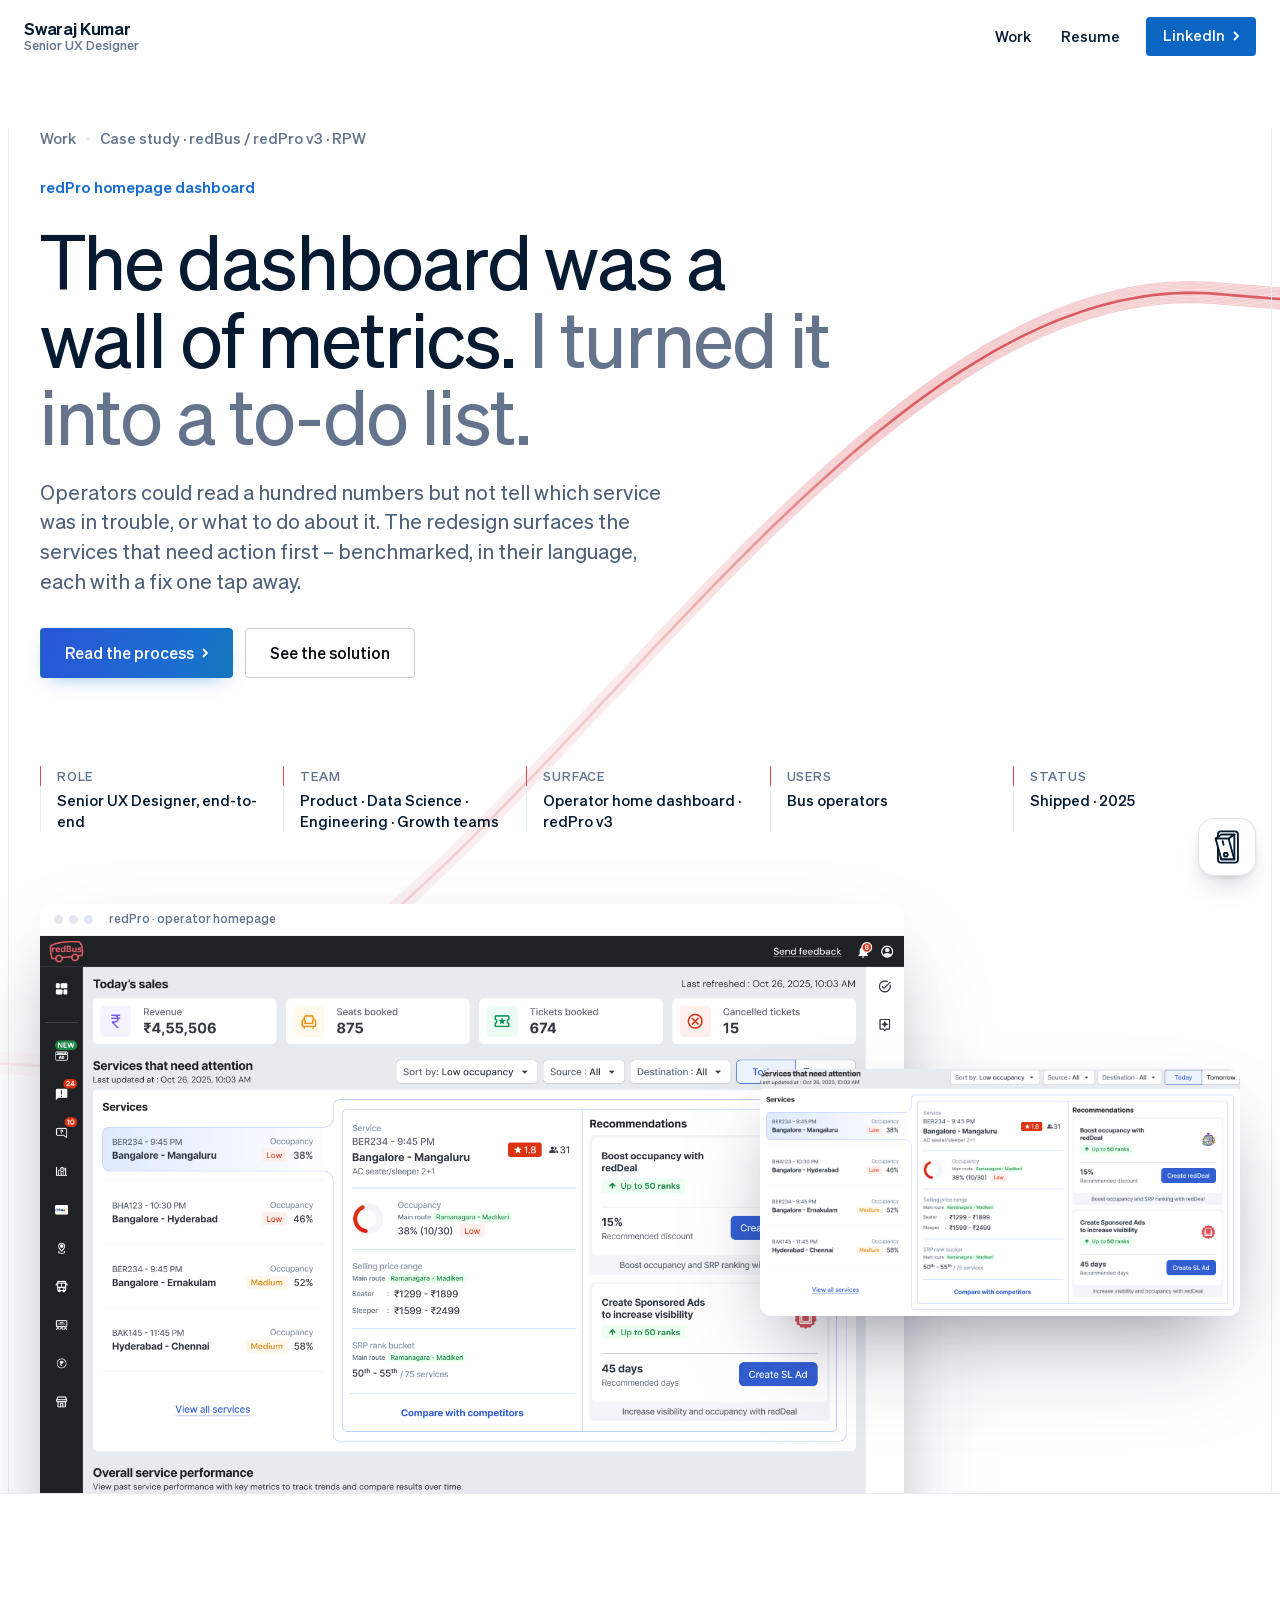
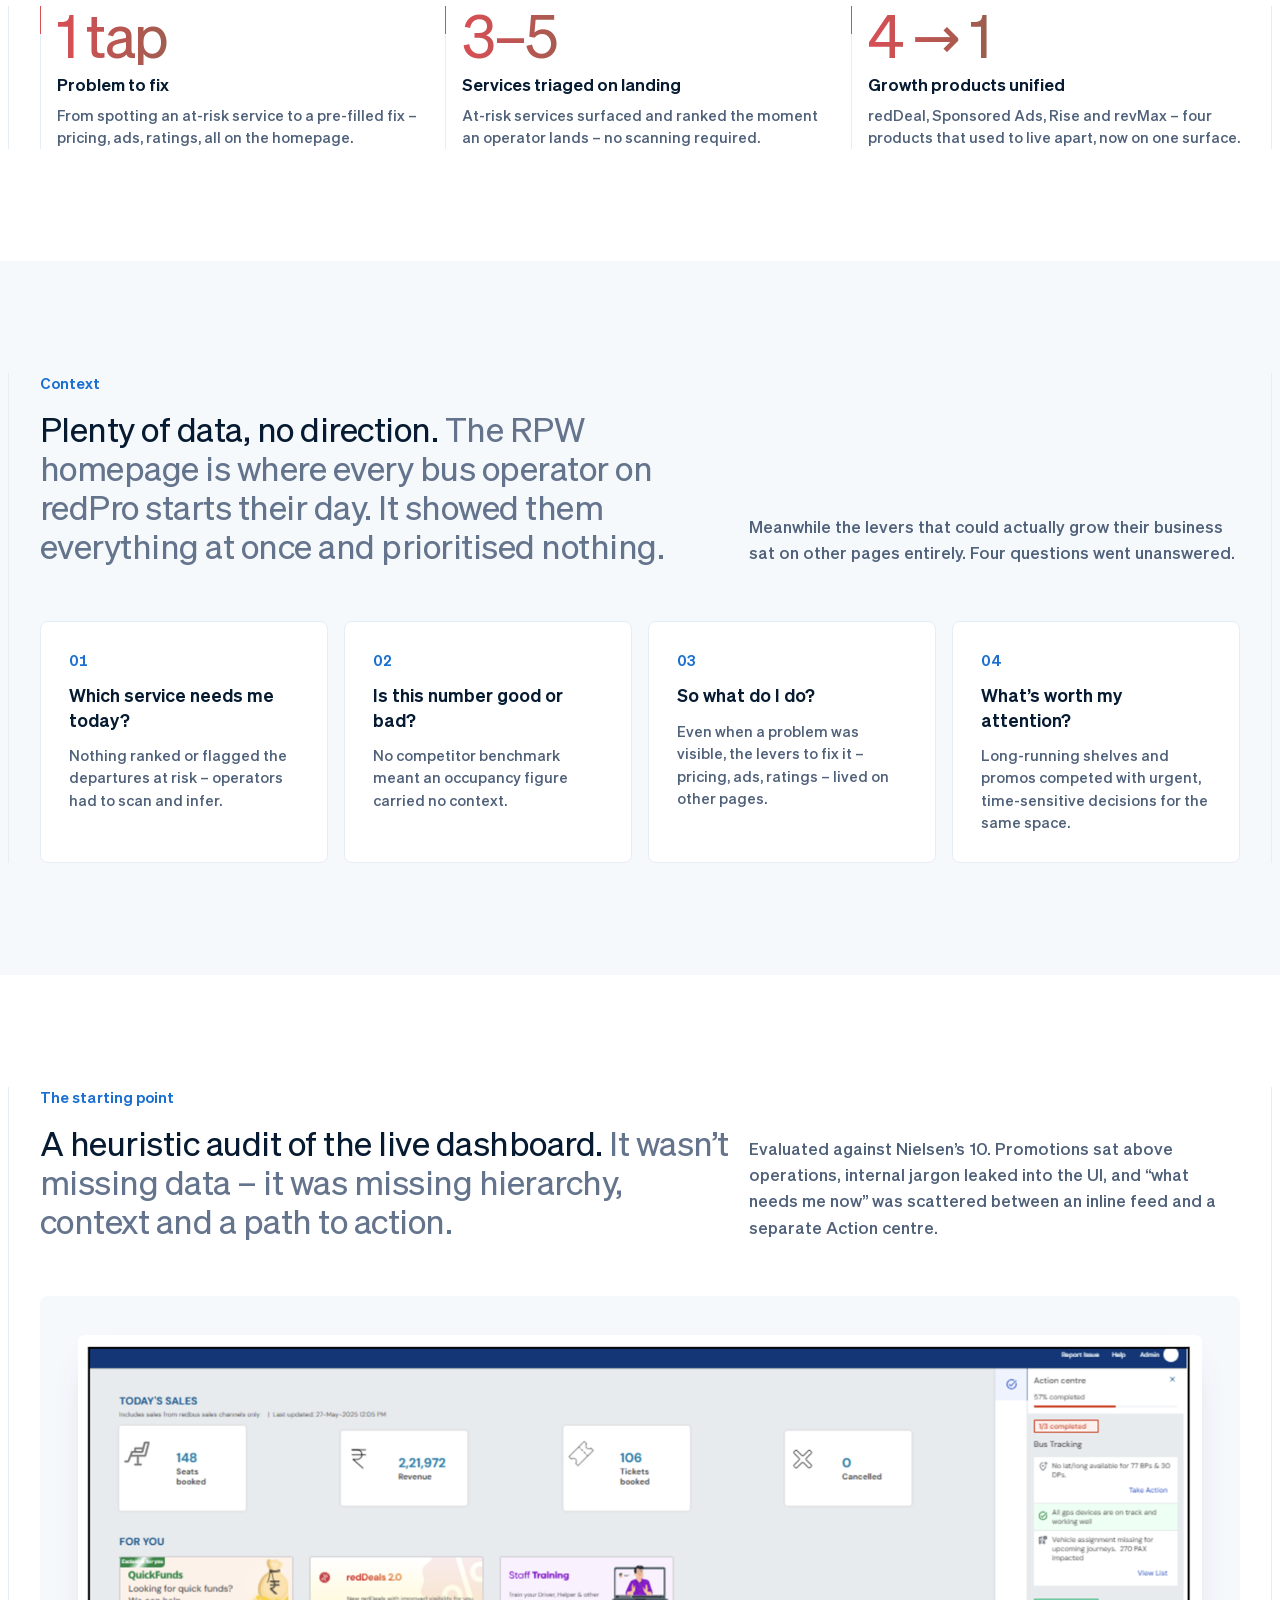
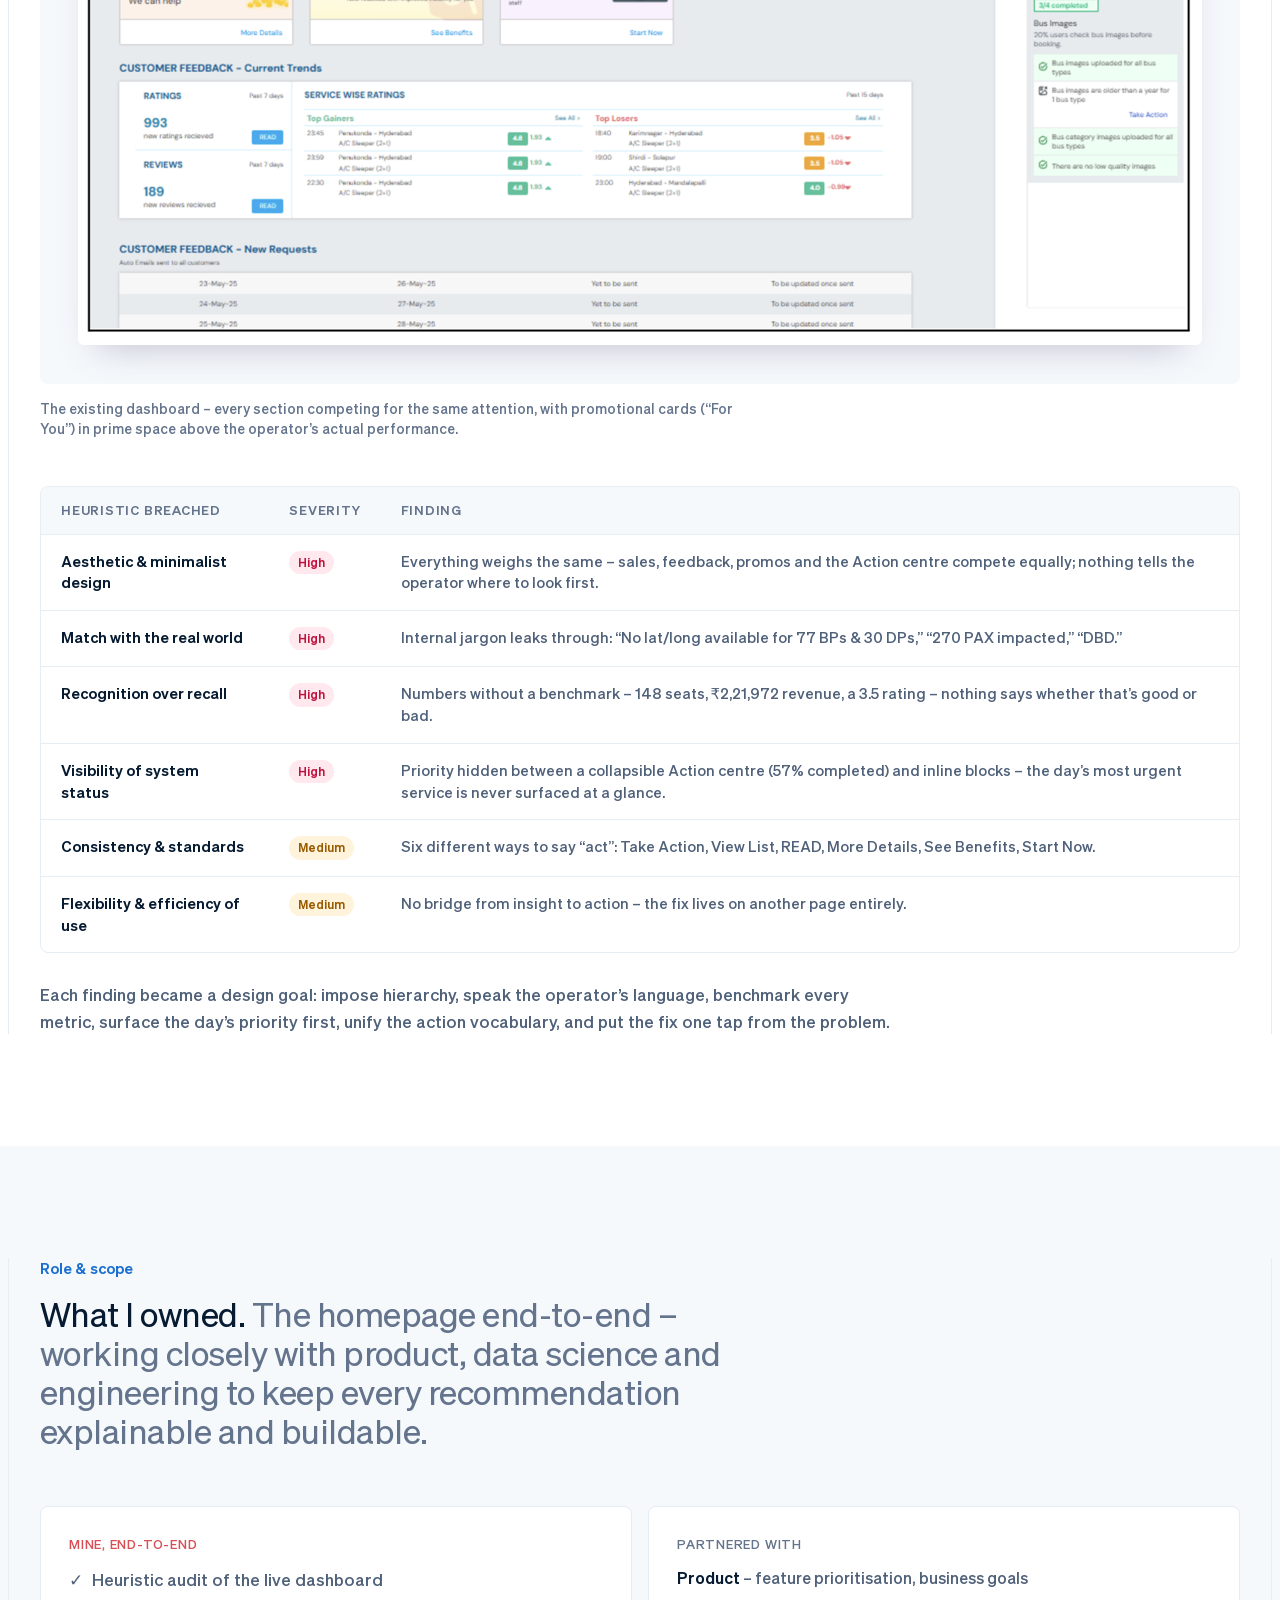
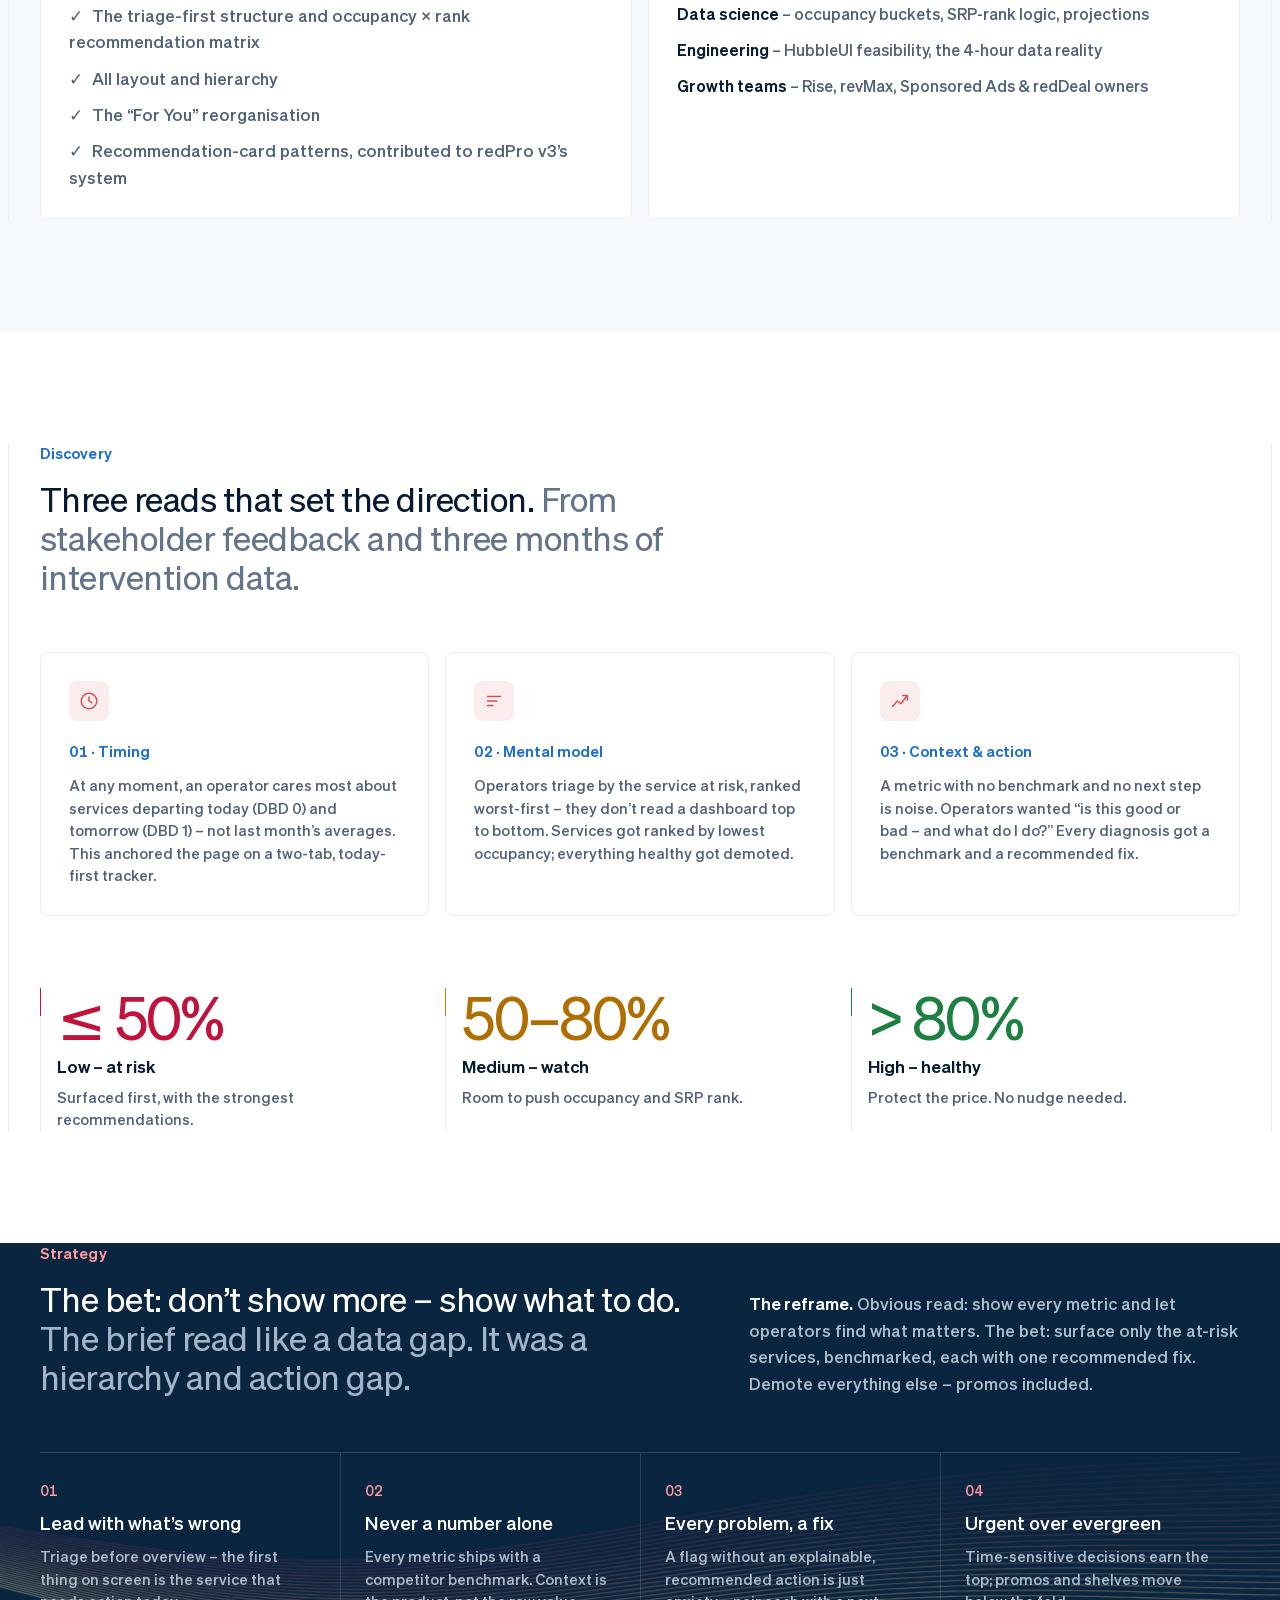
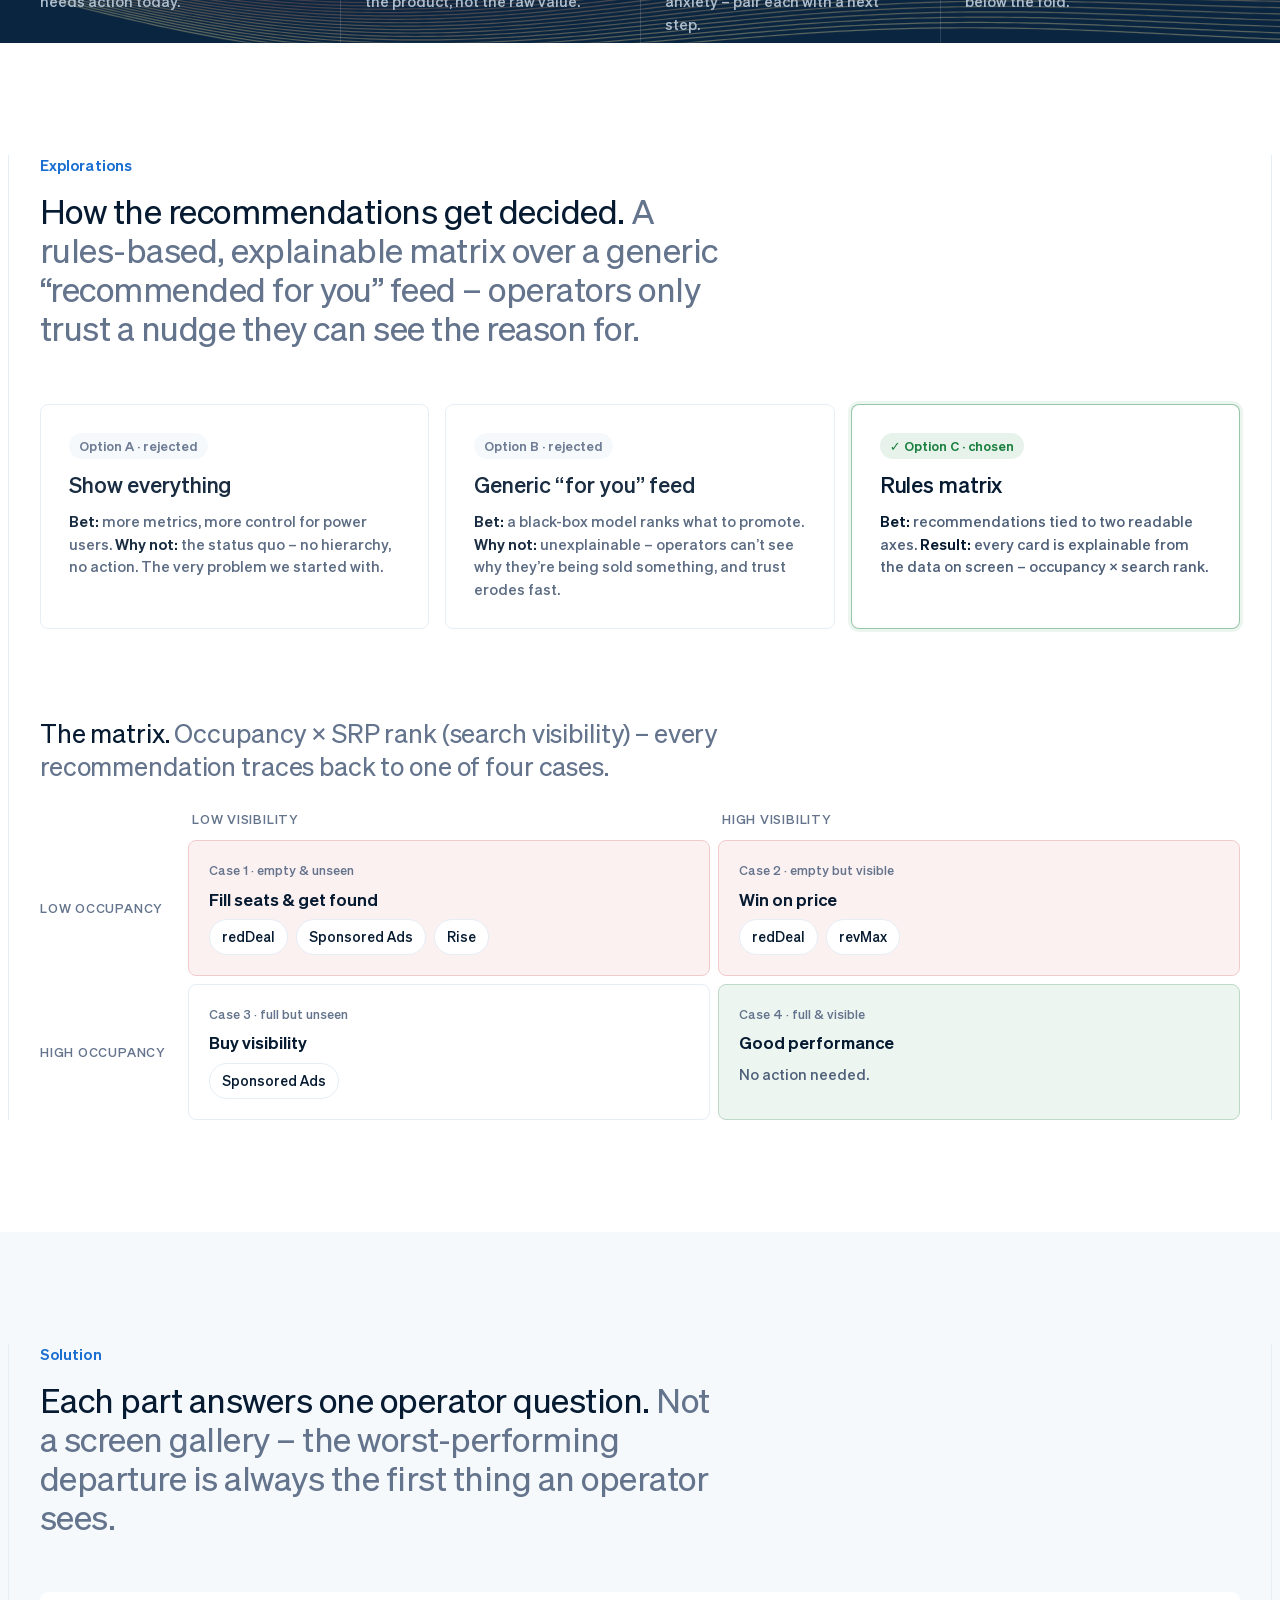
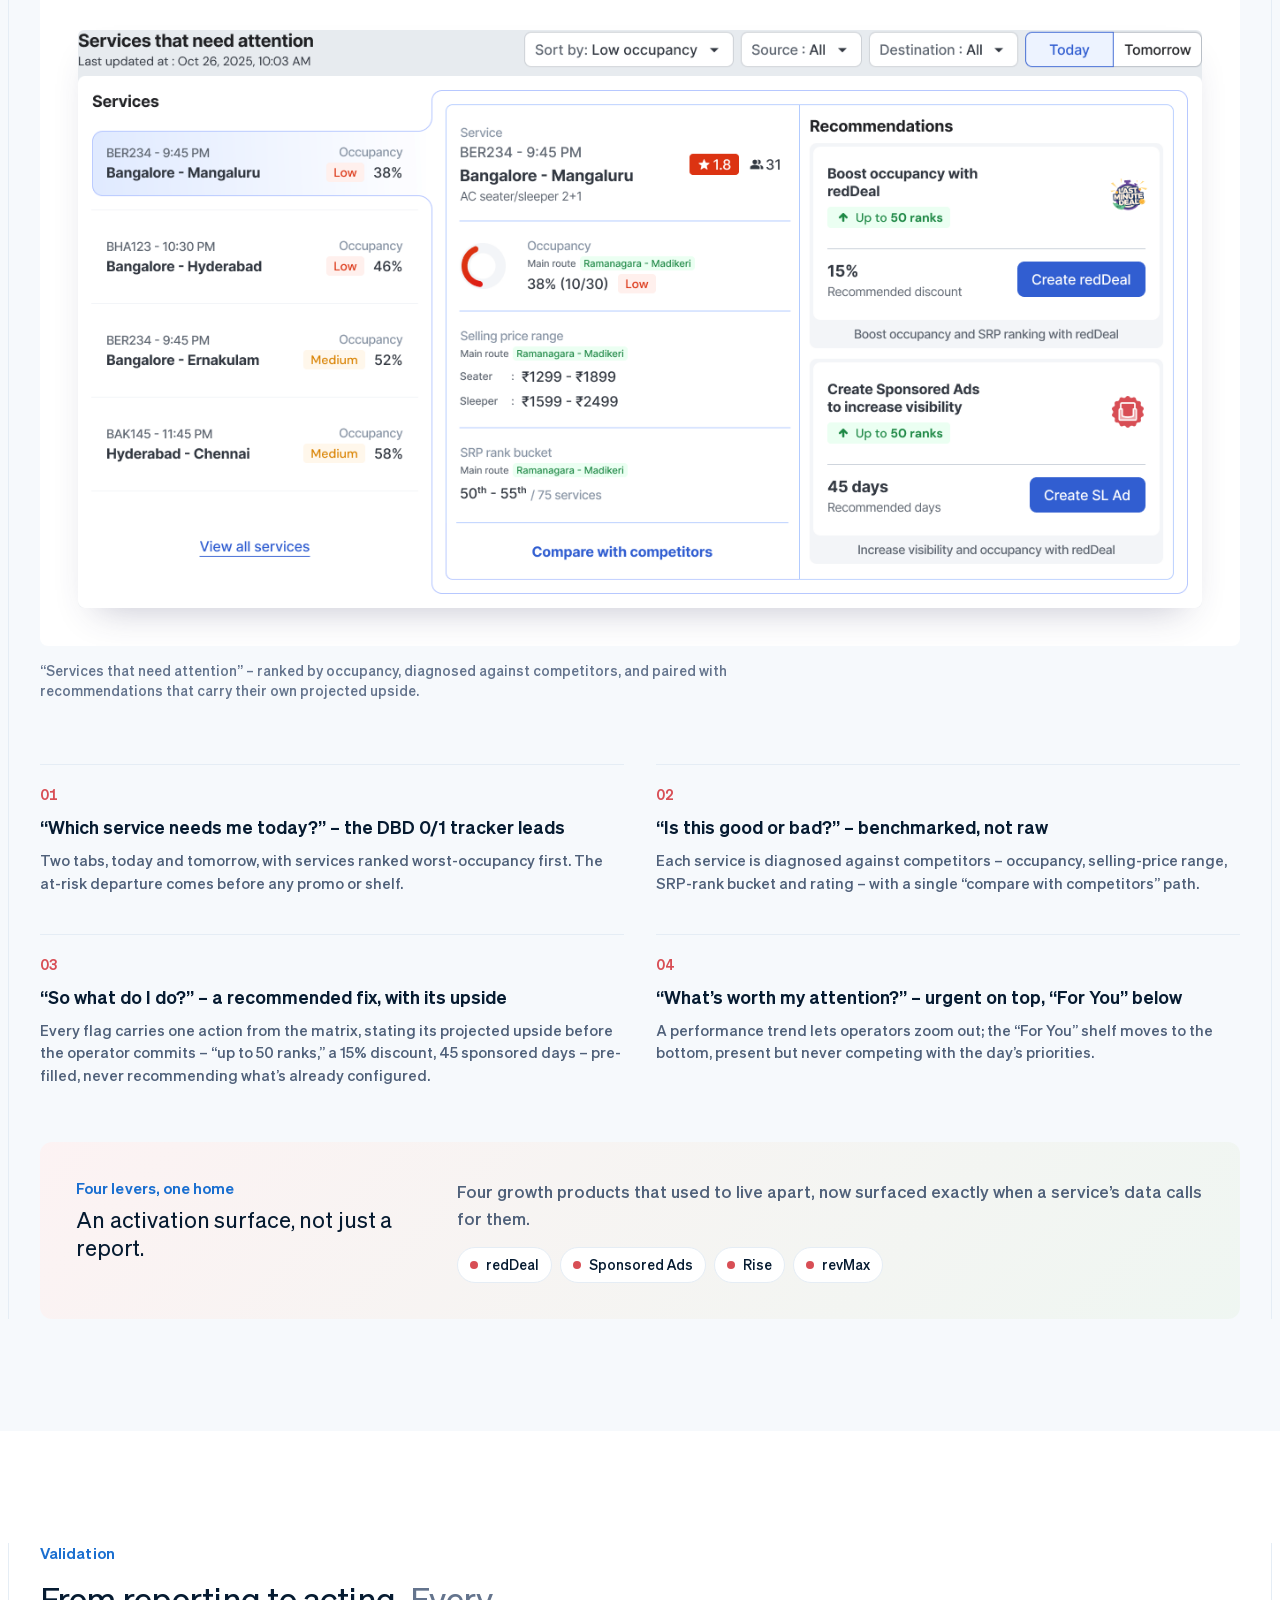
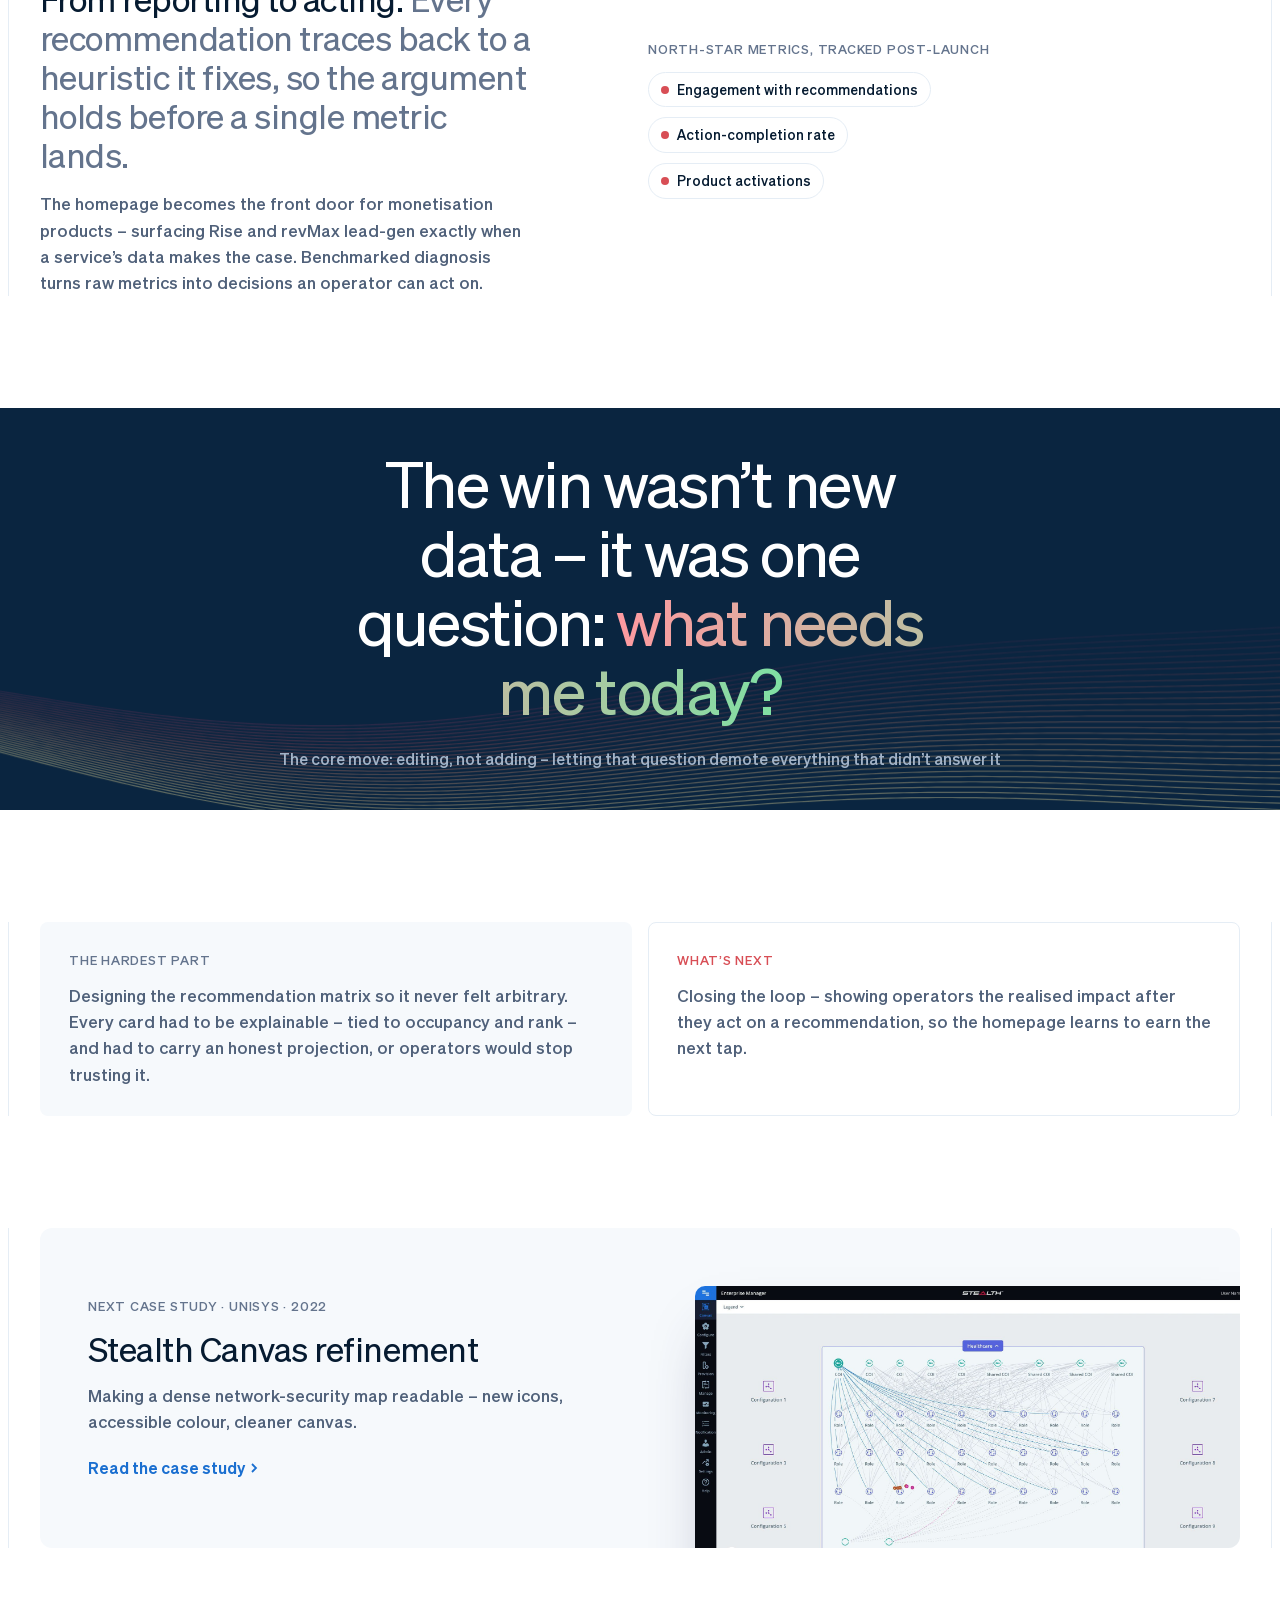
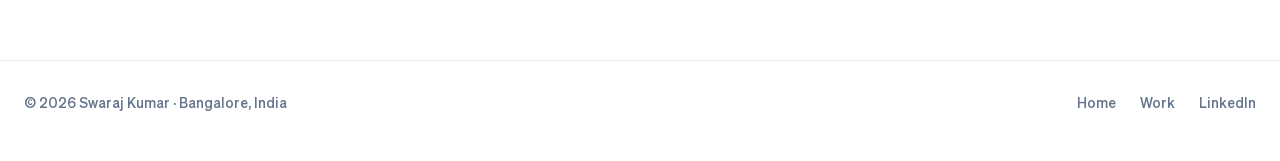
==== commit 5e7af1e5: "Add the Stealth Canvas refinement case study New case-study page, a fourth Work card with its dialog" ====
--- a/case-studies/redpro-homepage.html
+++ b/case-studies/redpro-homepage.html
@@ -323,14 +323,14 @@
 <!-- ================================ NEXT ============================== -->
 <section class="sec ruled" style="padding-top:0">
   <div class="wrap"><div class="inner">
-    <a class="next reveal" href="invoice-reconciliation.html">
+    <a class="next reveal" href="stealth-canvas.html">
       <div class="next__copy">
-        <p class="card__label">Next case study &middot; BITLA &middot; 2026</p>
-        <h2 class="h-lg">Invoice reconciliation tool</h2>
-        <p class="text">Simplifying reconciliation of invoices for bus operators.</p>
+        <p class="card__label">Next case study &middot; Unisys &middot; 2022</p>
+        <h2 class="h-lg">Stealth Canvas refinement</h2>
+        <p class="text">Making a dense network-security map readable &ndash; new icons, accessible colour, cleaner canvas.</p>
         <span class="link" style="margin-top:8px">Read the case study<svg class="arrow" viewBox="0 0 6 10" aria-hidden="true"><g><rect class="shaft" x="-8" y="4.1" width="11" height="1.8" fill="currentColor"/><path d="M1 1l4 4-4 4" fill="none" stroke="currentColor" stroke-width="1.8"/></g></svg></span>
       </div>
-      <div class="next__art"><img src="../work/reconciliation-report.png" alt="" loading="lazy"></div>
+      <div class="next__art"><img src="../work/canvas/refined-canvas.jpg" alt="" loading="lazy"></div>
     </a>
   </div></div>
 </section>
